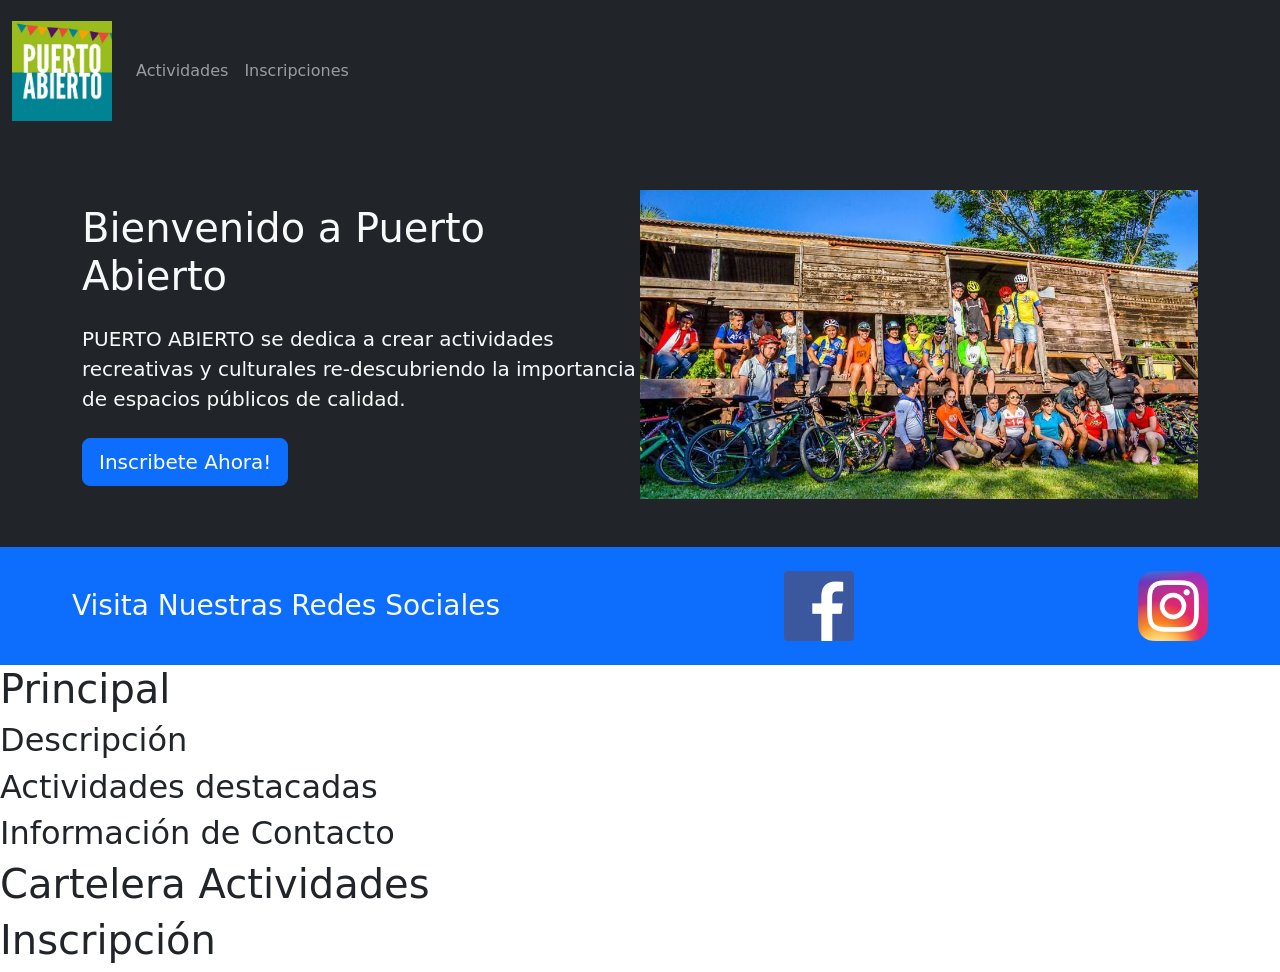
==== index.html @ cb34eb08 "seccion redes sociales" ====
<!DOCTYPE html>
<html lang="en">
<head>
    <meta charset="UTF-8">
    <meta name="viewport" content="width=device-width, initial-scale=1.0">

    <link rel="stylesheet" href="css/bootstrap.css">
    <link rel="stylesheet" href="css/estilos.css">
    <title>Certamen 1</title>

</head>
<body>

<!-- página principal -->
<!-- Debe presentar información general sobre el Centro Cultural Puerto Abierto y su propósito. La página deberá incluir:
- Identificación del Centro Cultural
- Breve descripción de la organización
- Una sección de bienvenida visualmente destacada
- Una selección de actividades destacadas
- Al menos una llamada a la acción que permita acceder a la cartelera de actividades
- Información de contacto o ubicación del Centro Cultural -->


<nav class="navbar navbar-expand-md bg-dark navbar-dark py-3">
    <div class="container-fluid">
        <a href="#" class="navbar-brand">
            <img src="img/Logo puerto abierto.jpg" alt="" width="100" height="100">
        </a>

        <button 
        class="navbar-toggler" 
        type="button" 
        data-bs-toggle="collapse" 
        data-bs-target="#navmenu">

        <span class="navbar-toggler-icon"></span>
    
        </button>

        <div class="collapse navbar-collapse" id="navmenu">
            <ul class="navbar-nav ms-right">
                <li class="nav-item">
                    <a href="#actividades" class="nav-link">Actividades</a>
                </li>
                <li class="nav-item">
                    <a href="#inscripciones" class="nav-link">Inscripciones</a>
                </li>
            </ul>
        </div>
    </div>
</nav>

<section class="bg-dark text-light p-5 p-lg-5 pt-lg-5 text-center text-sm-start">
    <div class="container">
        <div class="d-sm-flex align-items-center justify-content-between">
            <div >
                <h1>Bienvenido a Puerto Abierto</h1>
                <!-- <span class="text-warning">asdf</span> -->
                <p class="lead my-4">
                <b>PUERTO ABIERTO</b> se dedica a crear actividades recreativas y culturales re-descubriendo la importancia de espacios públicos de calidad.
                </p>
            <button class="btn btn-primary btn-lg">Inscribete Ahora!</button>
            </div>
            <img src="img/paseo por las vias del tren.jpg" alt="" class="img-fluid w-50 d-none d-sm-block">

        </div>
    </div>
</section>


<section class="bg-primary text-light p-4">
    <div class="container-flex px-5">
        <div class="d-md-flex justify-content-between align-items-center">
            <h3 class="mb-3 mb-md-0">Visita Nuestras Redes Sociales</h3>
            

            <a href="https://facebook.com">
                <img src="img/facebook.png" alt="" class="img-fluid" width="70px">
            </a>
            <a href="https://instagram.com">
                <img src="img/Instagram.png" alt="" class="img-fluid" width="70px">
            </a>
        </div>

    </div>
</section>


<h1>Principal</h1>




<h2>Descripción</h2>

<h2>Actividades destacadas</h2>





<h2>Información de Contacto</h2>

<!-- 1.2. Cartelera de Actividades
Debe presentar las actividades ofrecidas por el Centro Cultural utilizando una galería construida mediante el sistema
de grilla y componentes de Bootstrap. Se deberán presentar al menos seis actividades. Cada actividad deberá incluir
como mínimo: imagen, nombre de la actividad, categoría, fecha, breve descripción.
La cartelera deberá presentar una distribución que se adapte adecuadamente a diferentes tamaños de pantalla.
Las actividades y sus contenidos pueden ser ficticios, pero deberán ser coherentes con el contexto planteado. -->


<!-- 1.3. Inscripción a Actividades
Debe incluir un formulario mediante el cual una persona pueda registrar su interés en participar de una actividad.
El formulario deberá solicitar:
- Nombre completo
- Correo electrónico
- Teléfono
- Actividad de interés (Lista de actividades publicadas)
- Edad
- Comentarios adicionales
- Aceptación de las condiciones de participación 

Definirse como obligatorios con html

-->

<!-- Estructura
header, nav, main, section, footer u otros elementos HTML
cuando corresponda. -->

<h1>Cartelera Actividades</h1>






<h1>Inscripción</h1>



<script src="https://cdn.jsdelivr.net/npm/@popperjs/core@2.11.8/dist/umd/popper.min.js" integrity="sha384-I7E8VVD/ismYTF4hNIPjVp/Zjvgyol6VFvRkX/vR+Vc4jQkC+hVqc2pM8ODewa9r" crossorigin="anonymous"></script>
<script src="https://cdn.jsdelivr.net/npm/bootstrap@5.3.8/dist/js/bootstrap.min.js" integrity="sha384-G/EV+4j2dNv+tEPo3++6LCgdCROaejBqfUeNjuKAiuXbjrxilcCdDz6ZAVfHWe1Y" crossorigin="anonymous"></script>
    
</body>
</html>
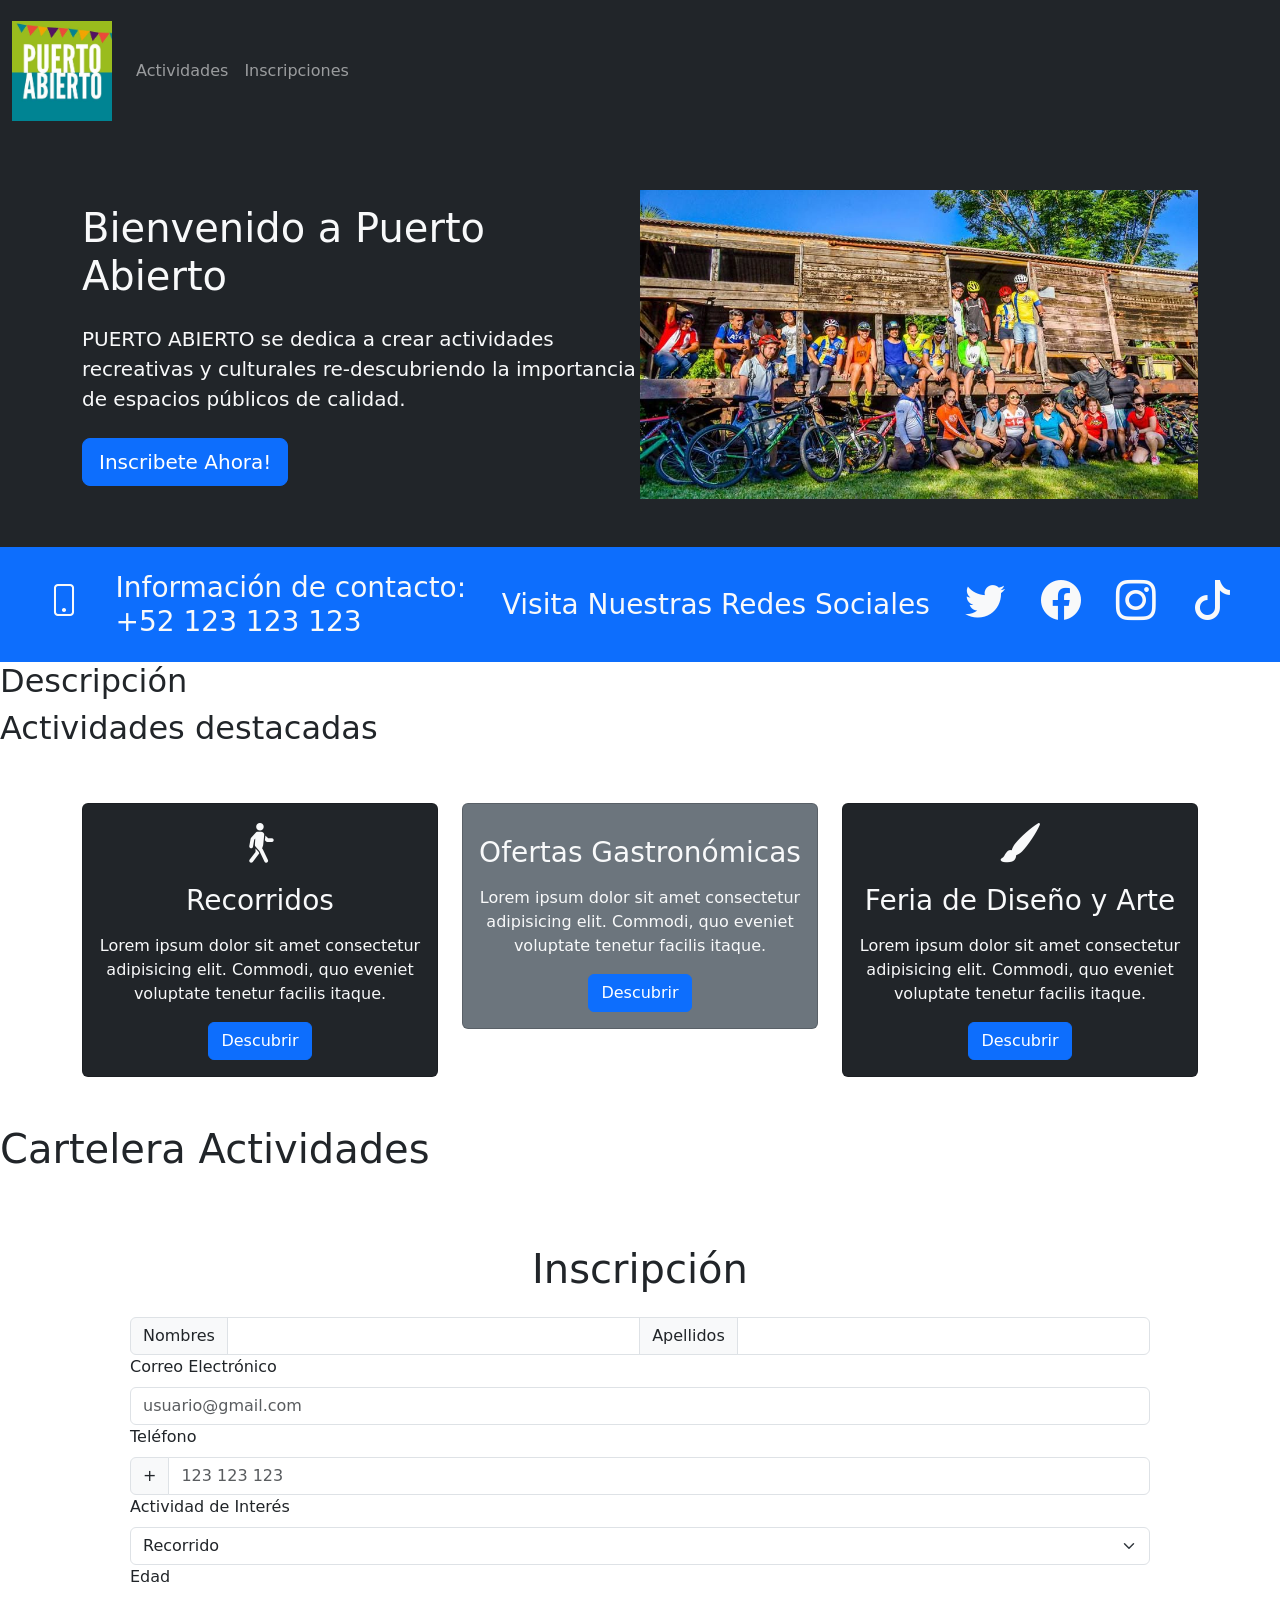
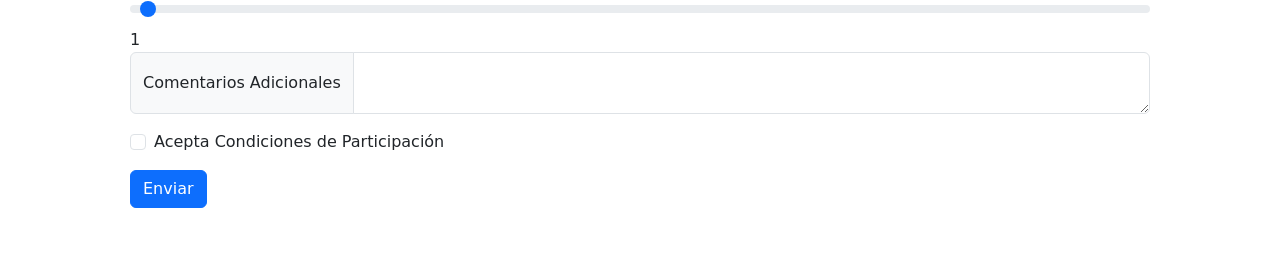
==== commit 2a3f2eae: "Actividades destacadas e inscripcion" ====
--- a/index.html
+++ b/index.html
@@ -6,6 +6,7 @@
 
     <link rel="stylesheet" href="css/bootstrap.css">
     <link rel="stylesheet" href="css/estilos.css">
+    <link rel="stylesheet" href="https://cdn.jsdelivr.net/npm/bootstrap-icons@1.13.1/font/bootstrap-icons.min.css">
     <title>Certamen 1</title>
 
 </head>
@@ -32,9 +33,7 @@
         type="button" 
         data-bs-toggle="collapse" 
         data-bs-target="#navmenu">
-
         <span class="navbar-toggler-icon"></span>
-    
         </button>
 
         <div class="collapse navbar-collapse" id="navmenu">
@@ -69,37 +68,116 @@
 
 
 <section class="bg-primary text-light p-4">
-    <div class="container-flex px-5">
+    <div class="container-flex px-4">
         <div class="d-md-flex justify-content-between align-items-center">
+            <div class="h2">
+            <i class="bi bi-phone text-light"></i>
+            </div>
+            <h3 class="mb-3 mb-md-0">Información de contacto: <br> +52 123 123 123</h3>
             <h3 class="mb-3 mb-md-0">Visita Nuestras Redes Sociales</h3>
             
 
-            <a href="https://facebook.com">
-                <img src="img/facebook.png" alt="" class="img-fluid" width="70px">
-            </a>
-            <a href="https://instagram.com">
-                <img src="img/Instagram.png" alt="" class="img-fluid" width="70px">
-            </a>
-        </div>
-
+
+            <a href="https://twitter.com" class="icon-link">
+                <div class="h1">
+                <i class="bi bi-twitter text-light"></i>
+                </div>
+            </a>
+
+            <a href="https://facebook.com" class="icon-link">
+                <div class="h1">
+                <i class="bi bi-facebook text-light"></i>
+                </div>
+            </a>
+
+            <a href="https://instagram.com" class="icon-link">
+                <div class="h1">
+                <i class="bi bi-instagram text-light"></i>
+                </div>
+            </a>
+
+            <a href="https://tiktok.com" class="icon-link">
+                <div class="h1">
+                <i class="bi bi-tiktok text-light"></i>
+                </div>
+            </a>
+
+        </div>
     </div>
 </section>
 
 
-<h1>Principal</h1>
+
 
 
 
 
 <h2>Descripción</h2>
 
-<h2>Actividades destacadas</h2>
-
-
-
-
-
-<h2>Información de Contacto</h2>
+<h2 id="actividades">Actividades destacadas</h2>
+
+<section class="p-5">
+    <div class="container">
+        <div class="row text-center">
+            <div class="col-md">
+                <div class="card bg-dark text-light">
+                    <div class="card-body text-center">
+                        <div class="h1 mb-3">
+                        <i class="bi bi-person-walking"></i>
+                        </div>
+                        <h3 class="card-title mb-3">
+                            Recorridos
+                        </h3>
+                        <p class="card-text">
+                            Lorem ipsum dolor sit amet consectetur adipisicing elit. Commodi, quo eveniet voluptate tenetur facilis itaque.
+                        </p>
+                        <a href="" class="btn btn-primary">Descubrir</a>
+                    </div>
+                </div>
+            </div>
+
+            <div class="col-md">
+                <div class="card bg-secondary text-light">
+                    <div class="card-body text-center">
+                        <div class="h1 mb-3">
+                        <i class="bi bi-fork-knife"></i>
+                        </div>
+                        <h3 class="card-title mb-3">
+                            Ofertas Gastronómicas
+                        </h3>
+                        <p class="card-text">
+                            Lorem ipsum dolor sit amet consectetur adipisicing elit. Commodi, quo eveniet voluptate tenetur facilis itaque.
+                        </p>
+                        <a href="" class="btn btn-primary">Descubrir</a>
+                    </div>
+                </div>
+
+            
+            </div>
+            <div class="col-md">
+                <div class="card bg-dark text-light">
+                    <div class="card-body text-center">
+                        <div class="h1 mb-3">
+                        <i class="bi bi-brush-fill"></i>
+                        </div>
+                        <h3 class="card-title mb-3">
+                            Feria de Diseño y Arte
+                        </h3>
+                        <p class="card-text">
+                            Lorem ipsum dolor sit amet consectetur adipisicing elit. Commodi, quo eveniet voluptate tenetur facilis itaque.
+                        </p>
+                        <a href="" class="btn btn-primary">Descubrir</a>
+                    </div>
+                </div>
+
+            </div>
+        </div>
+    </div>
+</section>
+
+
+
+
 
 <!-- 1.2. Cartelera de Actividades
 Debe presentar las actividades ofrecidas por el Centro Cultural utilizando una galería construida mediante el sistema
@@ -135,7 +213,82 @@
 
 
 
-<h1>Inscripción</h1>
+
+<div class="container justify-content-between align-items-center py-5">
+    <h1 id="inscripcion" class="text-center py-3">Inscripción</h1> 
+    <form class="mx-5">
+    <div class="mb-3">
+        <div class="input-group">
+        <span class="input-group-text">Nombres</span>
+        <input type="text" aria-label="nombre" class="form-control">
+        <span class="input-group-text">Apellidos</span>
+        <input type="text" aria-label="apellido" class="form-control">
+        </div>
+
+        <label for="exampleInputEmail1" class="form-label">Correo Electrónico</label>
+        <input type="email" class="form-control"  aria-describedby="email" placeholder="usuario@gmail.com">
+
+        <label for="exampleInputEmail1" class="form-label">Teléfono</label>
+
+        <div class="input-group">
+        <span class="input-group-text">+</span>
+        <input type="text" aria-label="telefono" class="form-control" placeholder="123 123 123">
+        </div>
+
+
+        <label for="exampleInputEmail1" class="form-label">Actividad de Interés</label>
+        <select class="form-select">
+            <option value="1">Recorrido</option>
+            <option value="2">Gastronómicas</option>
+            <option value="3">Arte</option>
+        </select>
+
+        <label for="exampleInputEmail1" class="form-label">Edad</label>
+
+        <input type="range" class="form-range" min="0" max="100" value="1" id="rango-edad">
+        <output for="range4" id="rangeValue" aria-hidden="true"></output>
+
+        <script>
+        // This is an example script, please modify as needed
+        const rangeInput = document.getElementById('rango-edad');
+        const rangeOutput = document.getElementById('rangeValue');
+
+        // Set initial value
+        rangeOutput.textContent = rangeInput.value;
+
+        rangeInput.addEventListener('input', function() {
+            rangeOutput.textContent = this.value;
+        });
+        </script>
+
+
+        <div class="input-group">
+        <span class="input-group-text">Comentarios Adicionales</span>
+        <textarea class="form-control" aria-label="With textarea"></textarea>
+        </div>
+
+    </div>
+
+    <div class="mb-3 form-check">
+        <input type="checkbox" class="form-check-input" id="exampleCheck1">
+        <label class="form-check-label" for="exampleCheck1">Acepta Condiciones de Participación</label>
+    </div>
+
+    <button type="submit" class="btn btn-primary">Enviar</button>
+    </form>
+</div>
+
+
+
+
+
+
+
+
+
+
+
+
 
 
 
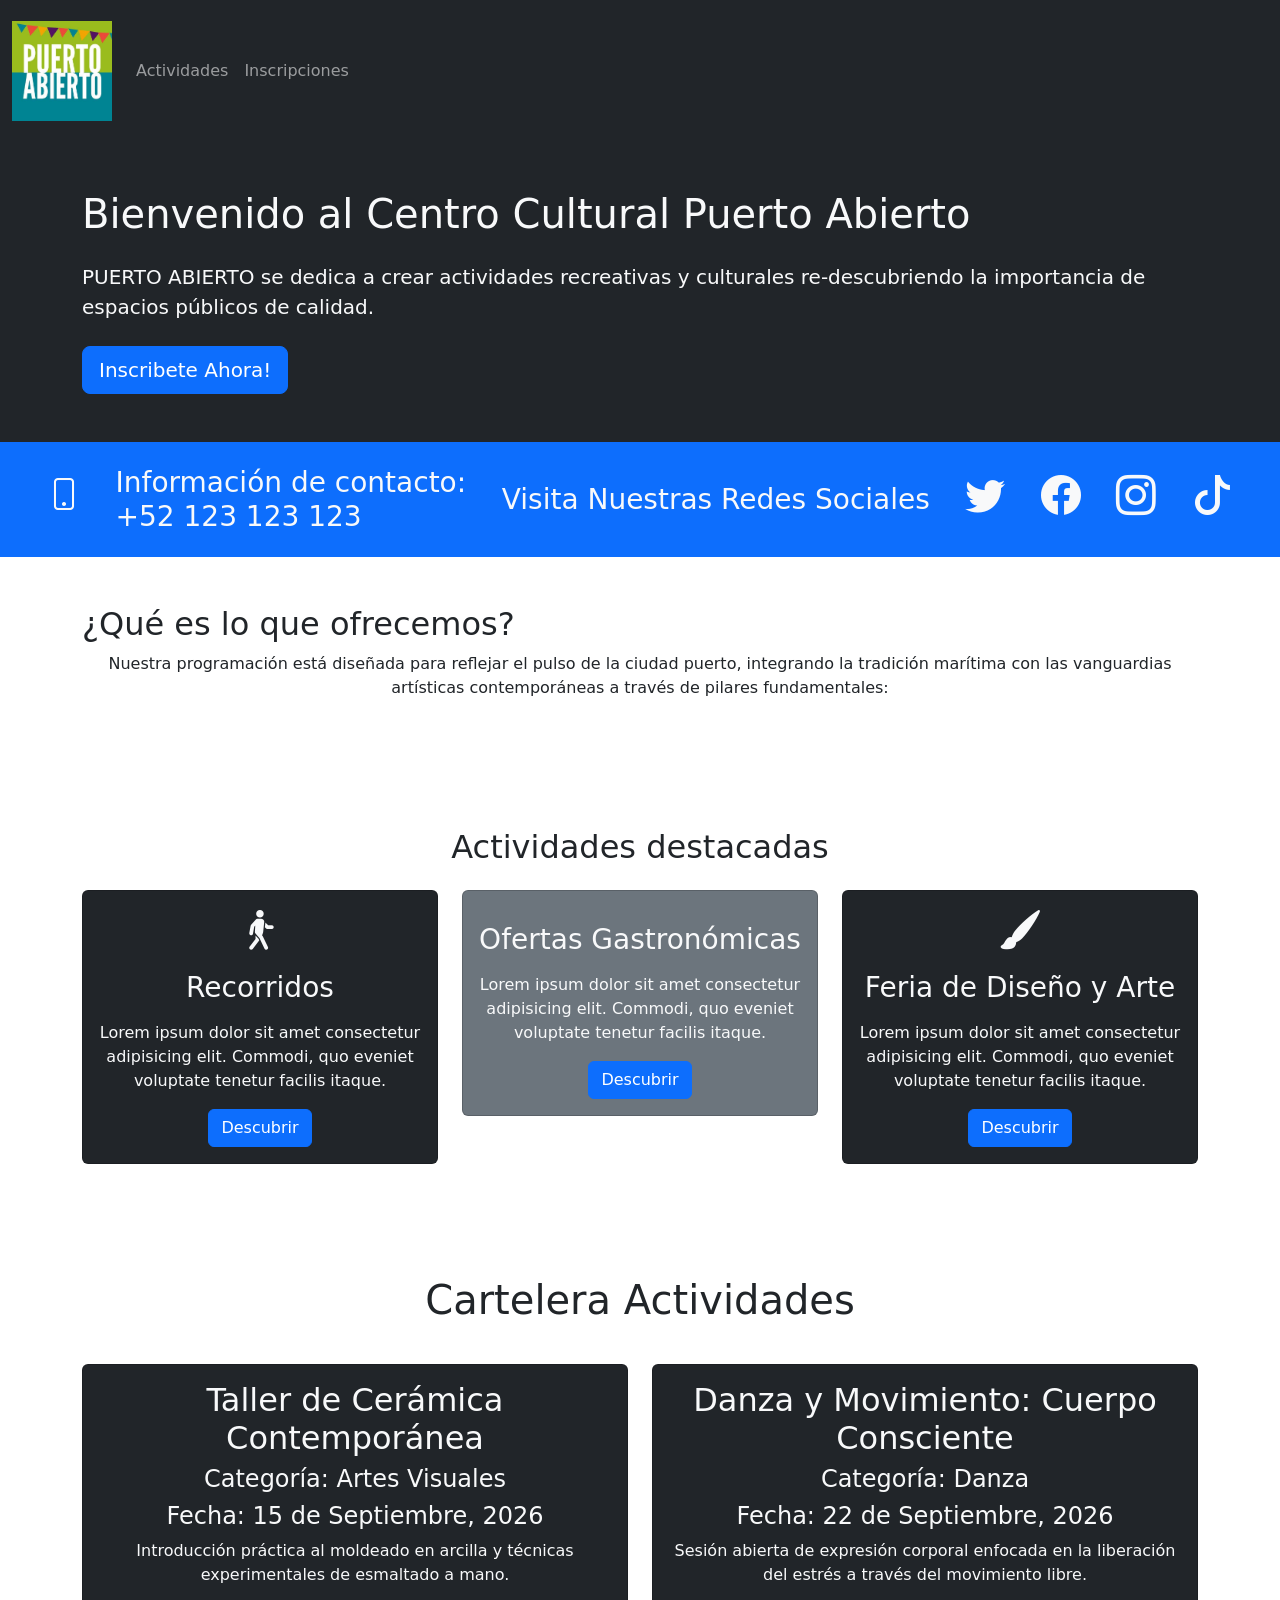
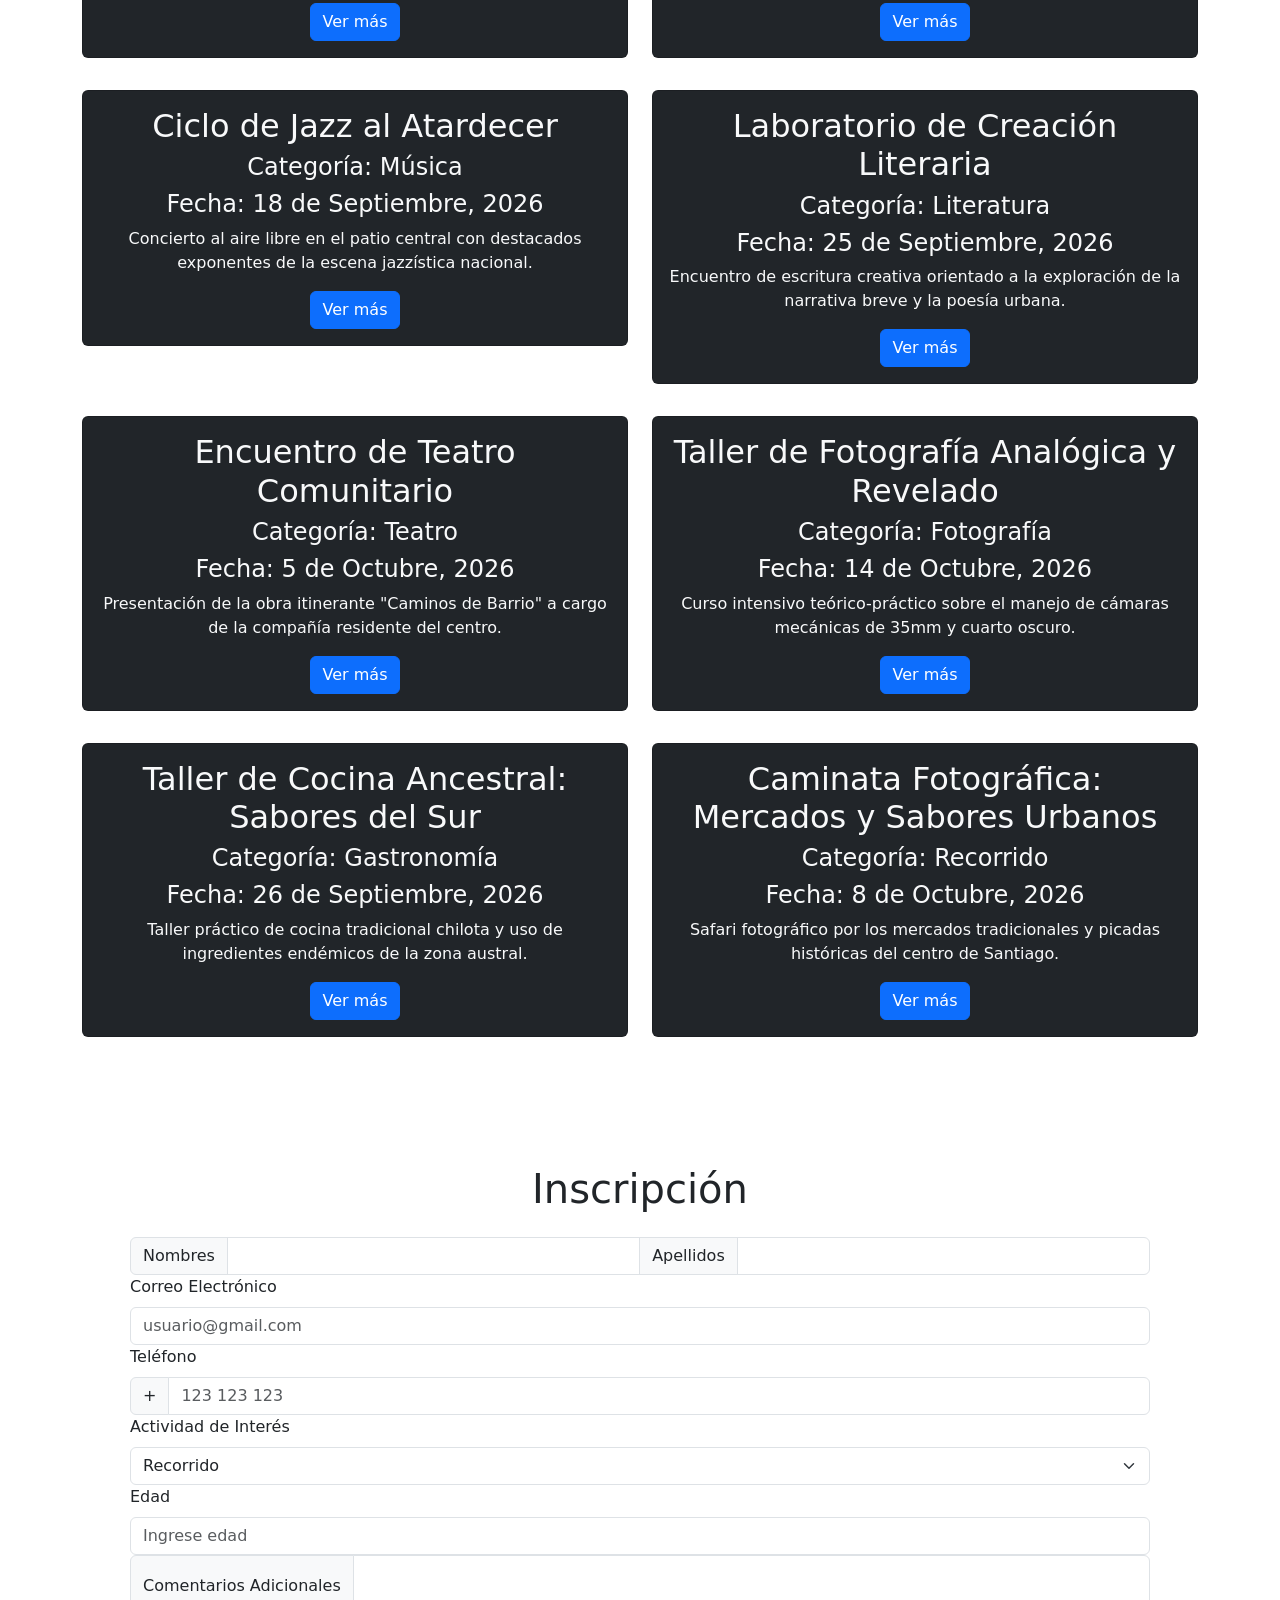
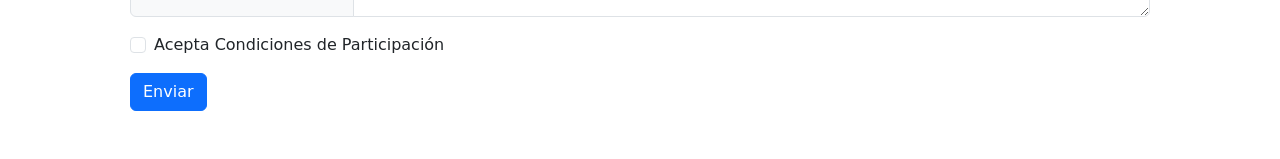
==== commit 3318b082: "Cartelera Actividades - descripciones" ====
--- a/index.html
+++ b/index.html
@@ -53,14 +53,14 @@
     <div class="container">
         <div class="d-sm-flex align-items-center justify-content-between">
             <div >
-                <h1>Bienvenido a Puerto Abierto</h1>
+                <h1>Bienvenido al Centro Cultural Puerto Abierto</h1>
                 <!-- <span class="text-warning">asdf</span> -->
                 <p class="lead my-4">
                 <b>PUERTO ABIERTO</b> se dedica a crear actividades recreativas y culturales re-descubriendo la importancia de espacios públicos de calidad.
                 </p>
             <button class="btn btn-primary btn-lg">Inscribete Ahora!</button>
             </div>
-            <img src="img/paseo por las vias del tren.jpg" alt="" class="img-fluid w-50 d-none d-sm-block">
+            <!-- <img src="img/paseo por las vias del tren.jpg" alt="" class="img-fluid w-50 d-none d-sm-block"> -->
 
         </div>
     </div>
@@ -111,13 +111,27 @@
 
 
 
-
-<h2>Descripción</h2>
-
-<h2 id="actividades">Actividades destacadas</h2>
+<section class="py-5">
+    <div class="container">
+        <h2>¿Qué es lo que ofrecemos?</h2>
+
+        <p class="text-center">
+        Nuestra programación está diseñada para reflejar el pulso de la ciudad puerto, integrando la tradición marítima con las vanguardias artísticas contemporáneas a través de pilares fundamentales:
+        </p>
+
+    </div>
+</section>
+
+
+
+
+
 
 <section class="p-5">
+
     <div class="container">
+        <h2 id="actividades" class="text-center py-3">Actividades destacadas</h2>
+
         <div class="row text-center">
             <div class="col-md">
                 <div class="card bg-dark text-light">
@@ -186,6 +200,137 @@
 La cartelera deberá presentar una distribución que se adapte adecuadamente a diferentes tamaños de pantalla.
 Las actividades y sus contenidos pueden ser ficticios, pero deberán ser coherentes con el contexto planteado. -->
 
+<section class="p-5">
+
+    <div class="container justify-content-between text-center  ">
+        <h1 class="text-center py-3">Cartelera Actividades</h1>
+
+        <div class="row py-3">
+            <div class="col">
+                <div class="card bg-dark text-light">
+                    <div class="card-body text-center">
+                        <h2>Taller de Cerámica Contemporánea</h2>
+                        <!-- imagen -->
+                        <h4>Categoría: Artes Visuales</h4>
+                        <h4>Fecha: 15 de Septiembre, 2026</h4>
+                        <p>Introducción práctica al moldeado en arcilla y técnicas experimentales de esmaltado a mano.</p>
+                        <a href="" class="button btn btn-primary">Ver más</a>
+                    </div>
+                </div>
+            </div>
+            <div class="col">
+                <div class="card bg-dark text-light">
+                    
+                    <div class="card-body text-center">
+                        <h2>Danza y Movimiento: Cuerpo Consciente</h2>
+                        
+                        <h4>Categoría: Danza</h4>
+                        <h4>Fecha: 22 de Septiembre, 2026</h4>
+                        <p>Sesión abierta de expresión corporal enfocada en la liberación del estrés a través del movimiento libre.</p>
+                        <a href="" class="button btn btn-primary">Ver más</a>
+                    </div>
+                </div>
+
+            </div>
+        </div>
+
+
+        <div class="row py-3">
+            <div class="col">
+                <div class="card bg-dark text-light">
+                    <div class="card-body text-center">
+                        <h2>Ciclo de Jazz al Atardecer</h2>
+                        <!-- imagen -->
+                        <h4>Categoría: Música</h4>
+                        <h4>Fecha: 18 de Septiembre, 2026</h4>
+                        <p>Concierto al aire libre en el patio central con destacados exponentes de la escena jazzística nacional.</p>
+                        <a href="" class="button btn btn-primary">Ver más</a>
+                    </div>
+                </div>
+            </div>
+            <div class="col">
+                <div class="card bg-dark text-light">
+                    
+                    <div class="card-body text-center">
+                        <h2>Laboratorio de Creación Literaria</h2>
+                        <!-- imagen -->
+                        <h4>Categoría: Literatura</h4>
+                        <h4>Fecha: 25 de Septiembre, 2026</h4>
+                        <p>Encuentro de escritura creativa orientado a la exploración de la narrativa breve y la poesía urbana.</p>
+                        <a href="" class="button btn btn-primary">Ver más</a>
+                    </div>
+                </div>
+
+            </div>
+        </div>
+
+
+
+        <div class="row py-3">
+            <div class="col">
+                <div class="card bg-dark text-light">
+                    <div class="card-body text-center">
+                        <h2>Encuentro de Teatro Comunitario</h2>
+                        <!-- imagen -->
+                        <h4>Categoría: Teatro</h4>
+                        <h4>Fecha: 5 de Octubre, 2026</h4>
+                        <p>Presentación de la obra itinerante "Caminos de Barrio" a cargo de la compañía residente del centro.</p>
+                        <a href="" class="button btn btn-primary">Ver más</a>
+                    </div>
+                </div>
+            </div>
+            <div class="col">
+                <div class="card bg-dark text-light">
+                    
+                    <div class="card-body text-center">
+                        <h2>Taller de Fotografía Analógica y Revelado</h2>
+                        
+                        <h4>Categoría: Fotografía</h4>
+                        <h4>Fecha: 14 de Octubre, 2026</h4>
+                        <p>Curso intensivo teórico-práctico sobre el manejo de cámaras mecánicas de 35mm y cuarto oscuro.</p>
+                        <a href="" class="button btn btn-primary">Ver más</a>
+                    </div>
+                </div>
+
+            </div>
+        </div>
+
+
+        <div class="row py-3">
+            <div class="col">
+                <div class="card bg-dark text-light">
+                    <div class="card-body text-center">
+                        <h2>Taller de Cocina Ancestral: Sabores del Sur</h2>
+                        <!-- imagen -->
+                        <h4>Categoría: Gastronomía</h4>
+                        <h4>Fecha: 26 de Septiembre, 2026</h4>
+                        <p>Taller práctico de cocina tradicional chilota y uso de ingredientes endémicos de la zona austral.</p>
+                        <a href="" class="button btn btn-primary">Ver más</a>
+                    </div>
+                </div>
+            </div>
+            <div class="col">
+                <div class="card bg-dark text-light">
+                    
+                    <div class="card-body text-center">
+                        <h2>Caminata Fotográfica: Mercados y Sabores Urbanos</h2>
+                        
+                        <h4>Categoría: Recorrido</h4>
+                        <h4>Fecha: 8 de Octubre, 2026</h4>
+                        <p>Safari fotográfico por los mercados tradicionales y picadas históricas del centro de Santiago.</p>
+                        <a href="" class="button btn btn-primary">Ver más</a>
+                    </div>
+                </div>
+
+            </div>
+        </div>
+
+
+    </div>
+
+</section>
+
+
 
 <!-- 1.3. Inscripción a Actividades
 Debe incluir un formulario mediante el cual una persona pueda registrar su interés en participar de una actividad.
@@ -199,23 +344,21 @@
 - Aceptación de las condiciones de participación 
 
 Definirse como obligatorios con html
-
 -->
 
 <!-- Estructura
 header, nav, main, section, footer u otros elementos HTML
 cuando corresponda. -->
 
-<h1>Cartelera Actividades</h1>
-
-
-
-
-
-
+
+
+
+
+<!-- Inscripción -->
 
 <div class="container justify-content-between align-items-center py-5">
     <h1 id="inscripcion" class="text-center py-3">Inscripción</h1> 
+
     <form class="mx-5">
     <div class="mb-3">
         <div class="input-group">
@@ -243,23 +386,8 @@
             <option value="3">Arte</option>
         </select>
 
-        <label for="exampleInputEmail1" class="form-label">Edad</label>
-
-        <input type="range" class="form-range" min="0" max="100" value="1" id="rango-edad">
-        <output for="range4" id="rangeValue" aria-hidden="true"></output>
-
-        <script>
-        // This is an example script, please modify as needed
-        const rangeInput = document.getElementById('rango-edad');
-        const rangeOutput = document.getElementById('rangeValue');
-
-        // Set initial value
-        rangeOutput.textContent = rangeInput.value;
-
-        rangeInput.addEventListener('input', function() {
-            rangeOutput.textContent = this.value;
-        });
-        </script>
+        <label for="inputEdad" class="form-label">Edad</label>
+        <input type="number" id="ageInput" class="form-control" min="0" max="120" placeholder="Ingrese edad">
 
 
         <div class="input-group">
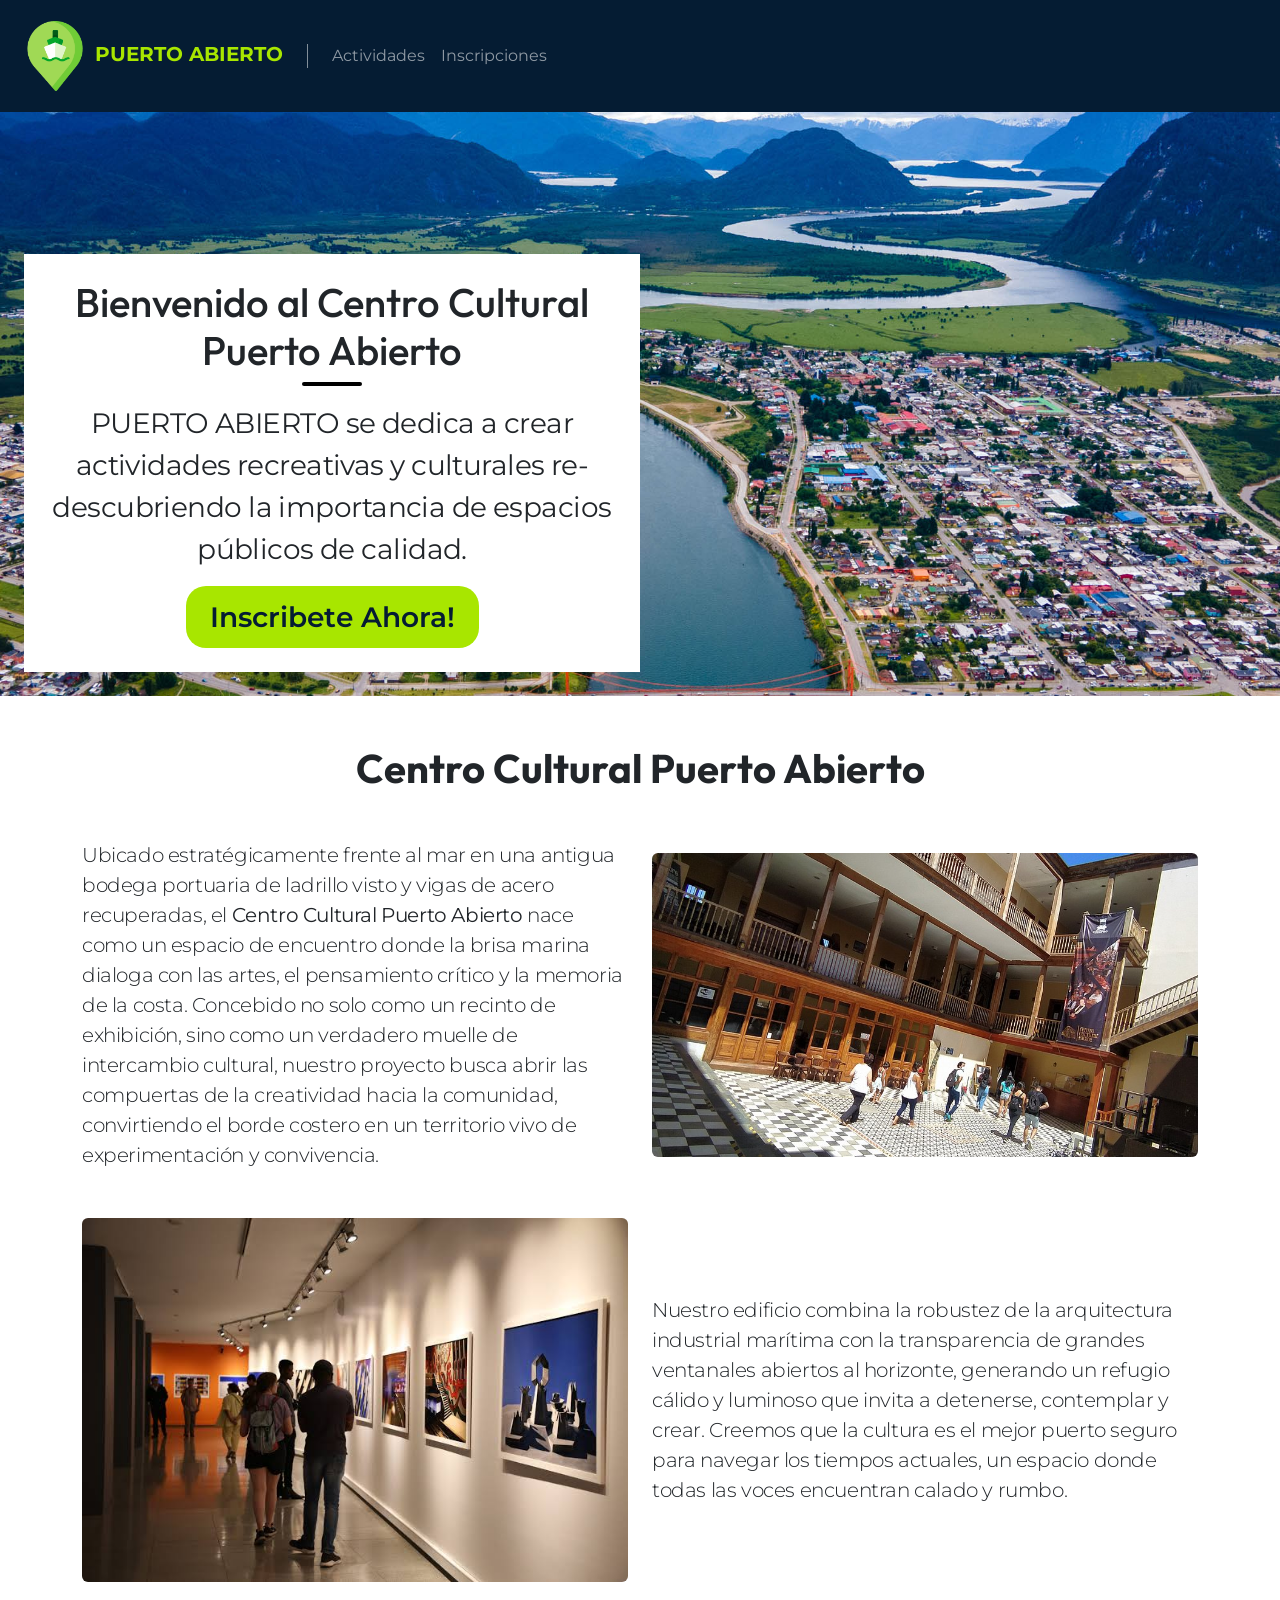
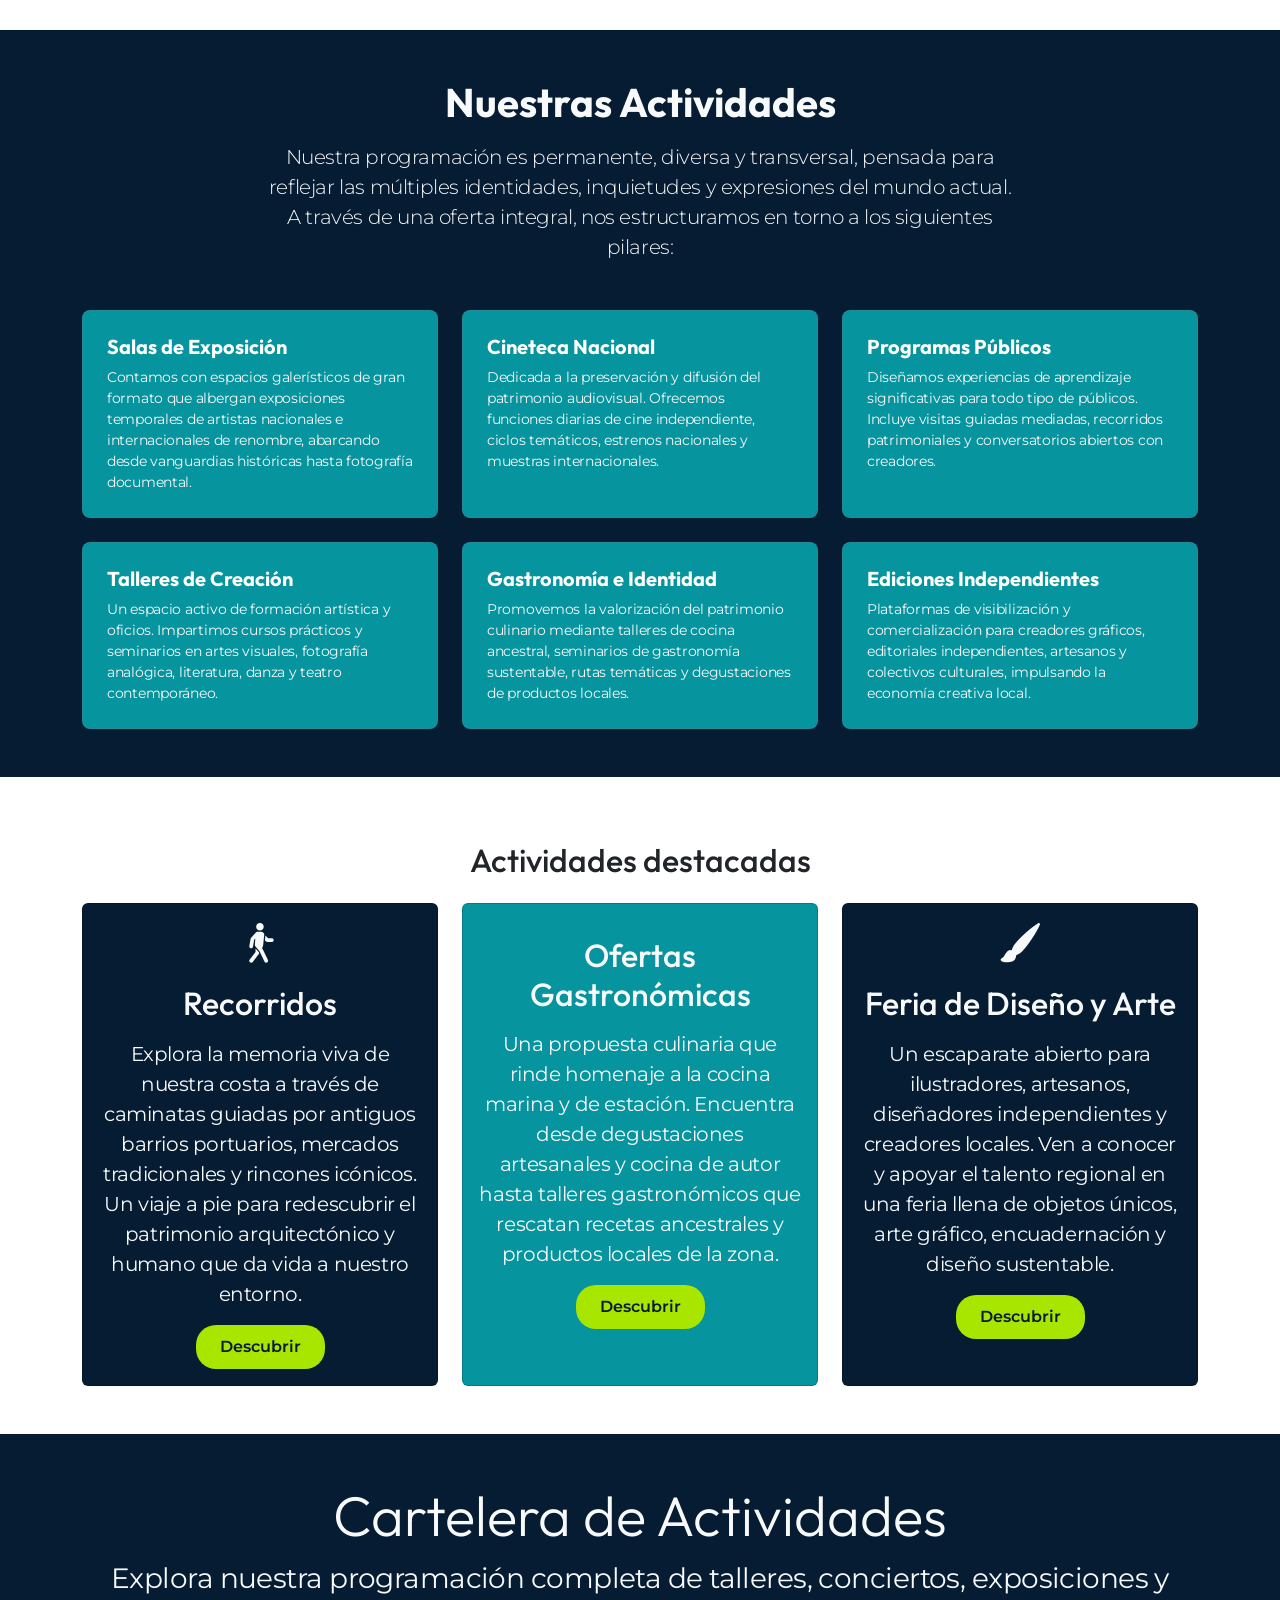
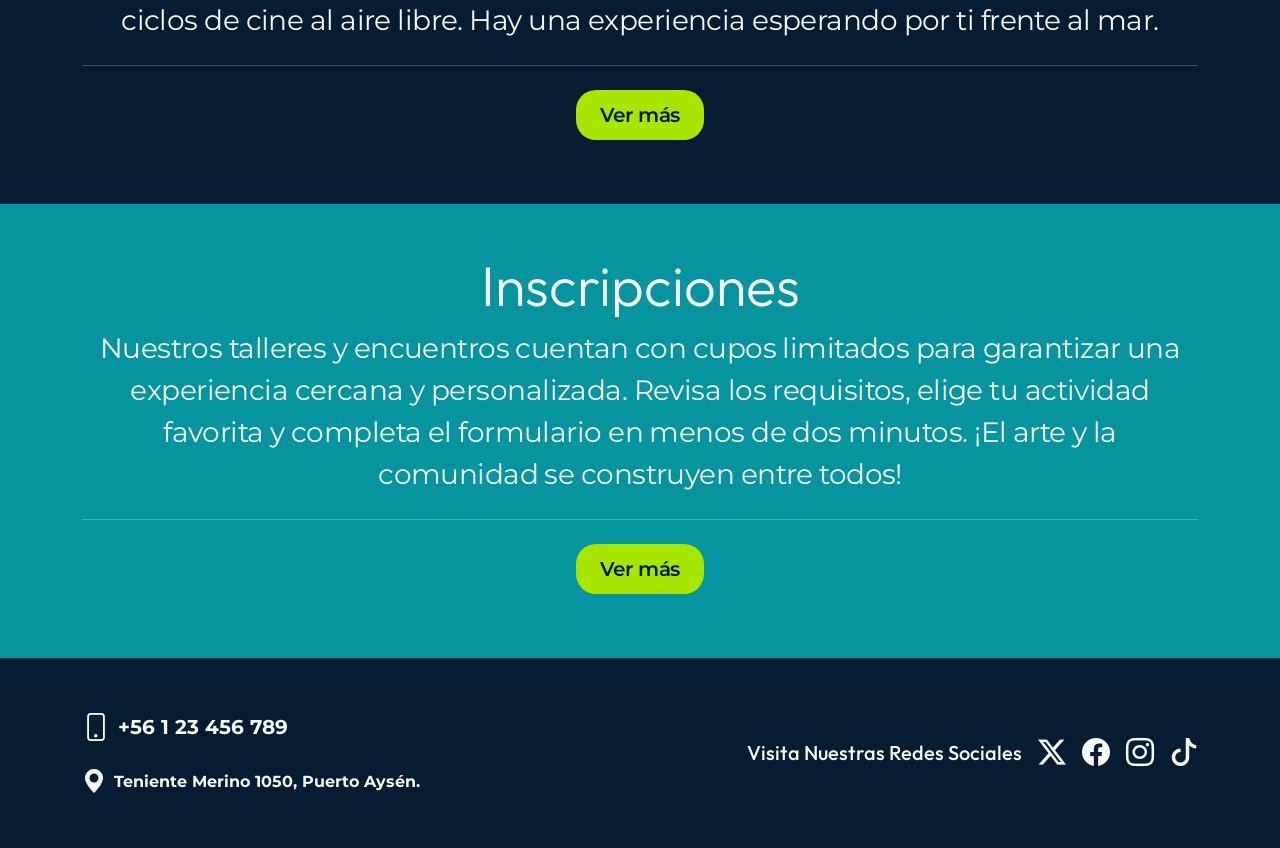
==== commit 37fc9730: "README actualizado y renombrar pagina principal a index.html" ====
--- a/index.html
+++ b/index.html
@@ -7,143 +7,186 @@
     <link rel="stylesheet" href="css/bootstrap.css">
     <link rel="stylesheet" href="css/estilos.css">
     <link rel="stylesheet" href="https://cdn.jsdelivr.net/npm/bootstrap-icons@1.13.1/font/bootstrap-icons.min.css">
-    <title>Certamen 1</title>
+
+    <link rel="preconnect" href="https://fonts.googleapis.com">
+    <link rel="preconnect" href="https://fonts.gstatic.com" crossorigin>
+    <link href="https://fonts.googleapis.com/css2?family=Montserrat:wght@400;500;600&family=Playfair+Display:wght@600;700;800&display=swap" rel="stylesheet">
+    <link href="https://fonts.googleapis.com/css2?family=Outfit:wght@600;700;800&family=Roboto:wght@400;500;700&display=swap" rel="stylesheet">
+
+    <title>Centro Cultural Puerto Abierto</title>
 
 </head>
 <body>
 
-<!-- página principal -->
-<!-- Debe presentar información general sobre el Centro Cultural Puerto Abierto y su propósito. La página deberá incluir:
-- Identificación del Centro Cultural
-- Breve descripción de la organización
-- Una sección de bienvenida visualmente destacada
-- Una selección de actividades destacadas
-- Al menos una llamada a la acción que permita acceder a la cartelera de actividades
-- Información de contacto o ubicación del Centro Cultural -->
-
-
-<nav class="navbar navbar-expand-md bg-dark navbar-dark py-3">
-    <div class="container-fluid">
-        <a href="#" class="navbar-brand">
-            <img src="img/Logo puerto abierto.jpg" alt="" width="100" height="100">
+
+<nav class="navbar navbar-expand-md bg-dark navbar-dark py-2 fixed-top">
+    <div class="container-fluid align-items-center">
+
+        <a href="principal.html" class="navbar-brand align-items-center m-2 ">
+            <img src="img/puerto.png" class="logo"> 
+
+            <span class="fs-5 fs-md-4 fw-bold text-start lh-1" style="color: #A8E600;">
+                PUERTO ABIERTO
+            </span>
         </a>
 
-        <button 
-        class="navbar-toggler" 
-        type="button" 
-        data-bs-toggle="collapse" 
-        data-bs-target="#navmenu">
-        <span class="navbar-toggler-icon"></span>
+        <div class="vr d-none d-md-block mx-3 text-white opacity-50 align-self-center" style="height: 24px;"></div>
+
+        <button class="navbar-toggler " type="button" data-bs-toggle="collapse" data-bs-target="#navmenu">
+            <span class="navbar-toggler-icon"></span>
         </button>
 
         <div class="collapse navbar-collapse" id="navmenu">
-            <ul class="navbar-nav ms-right">
+            <ul class="navbar-nav align-items-md-center pt-4 pt-md-0 ">
                 <li class="nav-item">
-                    <a href="#actividades" class="nav-link">Actividades</a>
+                    <a href="cartelera.html" class="nav-link">Actividades</a>
                 </li>
                 <li class="nav-item">
-                    <a href="#inscripciones" class="nav-link">Inscripciones</a>
+                    <a href="inscripcion.html" class="nav-link">Inscripciones</a>
                 </li>
             </ul>
         </div>
+
     </div>
 </nav>
 
-<section class="bg-dark text-light p-5 p-lg-5 pt-lg-5 text-center text-sm-start">
-    <div class="container">
-        <div class="d-sm-flex align-items-center justify-content-between">
-            <div >
+<!-- Seccion espacio entre navbar -->
+<section class="bg-dark p-5 g-5"></section>
+
+<header>
+    <div class="card border-0 rounded-0 overflow-hidden text-dark position-relative">
+        <img src="img/puerto_aysen.jpg" class="card-img rounded-0 object-fit-cover vh-60" height="600px" >
+
+        <div class="card-img-overlay d-flex align-items-end p-4">
+            <div class="bg-white p-4 col-12 col-md-5 col-lg-6 text-center">
                 <h1>Bienvenido al Centro Cultural Puerto Abierto</h1>
-                <!-- <span class="text-warning">asdf</span> -->
-                <p class="lead my-4">
-                <b>PUERTO ABIERTO</b> se dedica a crear actividades recreativas y culturales re-descubriendo la importancia de espacios públicos de calidad.
+                <div class="bg-black mx-auto" style="width: 60px; height: 4px; border-radius: 2px;"></div>
+                <p class="my-3 fs-3">
+                PUERTO ABIERTO se dedica a crear actividades recreativas y culturales re-descubriendo la importancia de espacios públicos de calidad.
                 </p>
-            <button class="btn btn-primary btn-lg">Inscribete Ahora!</button>
-            </div>
-            <!-- <img src="img/paseo por las vias del tren.jpg" alt="" class="img-fluid w-50 d-none d-sm-block"> -->
-
-        </div>
-    </div>
-</section>
-
-
-<section class="bg-primary text-light p-4">
-    <div class="container-flex px-4">
-        <div class="d-md-flex justify-content-between align-items-center">
-            <div class="h2">
-            <i class="bi bi-phone text-light"></i>
-            </div>
-            <h3 class="mb-3 mb-md-0">Información de contacto: <br> +52 123 123 123</h3>
-            <h3 class="mb-3 mb-md-0">Visita Nuestras Redes Sociales</h3>
-            
-
-
-            <a href="https://twitter.com" class="icon-link">
-                <div class="h1">
-                <i class="bi bi-twitter text-light"></i>
-                </div>
-            </a>
-
-            <a href="https://facebook.com" class="icon-link">
-                <div class="h1">
-                <i class="bi bi-facebook text-light"></i>
-                </div>
-            </a>
-
-            <a href="https://instagram.com" class="icon-link">
-                <div class="h1">
-                <i class="bi bi-instagram text-light"></i>
-                </div>
-            </a>
-
-            <a href="https://tiktok.com" class="icon-link">
-                <div class="h1">
-                <i class="bi bi-tiktok text-light"></i>
-                </div>
-            </a>
-
-        </div>
-    </div>
-</section>
-
-
-
-
-
-
+                <button class="btn btn-primary btn-lg center fs-3">Inscribete Ahora!</button>
+            </div>
+        </div>
+    </div>
+</header>
+
+
+<!-- Centro cultural -->
 <section class="py-5">
     <div class="container">
-        <h2>¿Qué es lo que ofrecemos?</h2>
-
-        <p class="text-center">
-        Nuestra programación está diseñada para reflejar el pulso de la ciudad puerto, integrando la tradición marítima con las vanguardias artísticas contemporáneas a través de pilares fundamentales:
+
+        <h1 class="text-center fw-bold mb-4 mb-md-5">Centro Cultural Puerto Abierto</h1>
+        
+        <div class="row gy-4 align-items-center mb-5">
+            <div class="col-12 col-lg-6">
+                <p class="lead text-start m-0">
+                    Ubicado estratégicamente frente al mar en una antigua bodega portuaria de ladrillo visto y vigas de acero recuperadas, el <strong>Centro Cultural Puerto Abierto</strong> nace como un espacio de encuentro donde la brisa marina dialoga con las artes, el pensamiento crítico y la memoria de la costa. Concebido no solo como un recinto de exhibición, sino como un verdadero muelle de intercambio cultural, nuestro proyecto busca abrir las compuertas de la creatividad hacia la comunidad, convirtiendo el borde costero en un territorio vivo de experimentación y convivencia.
+                </p>
+            </div>
+            <div class="col-12 col-lg-6">
+                <img src="img/centro-cultural-palace.jpg" class="img-fluid rounded w-100 img-nosotros">
+            </div>
+        </div>
+
+        <div class="row gy-4 align-items-center">
+            <div class="col-12 col-lg-6 order-2 order-lg-1">
+                <img src="img/museo-cclm.jpg" class="img-fluid rounded w-100 img-nosotros">
+            </div>
+            <div class="col-12 col-lg-6 order-1 order-lg-2">
+                <p class="lead text-start m-0">
+                    Nuestro edificio combina la robustez de la arquitectura industrial marítima con la transparencia de grandes ventanales abiertos al horizonte, generando un refugio cálido y luminoso que invita a detenerse, contemplar y crear. Creemos que la cultura es el mejor puerto seguro para navegar los tiempos actuales, un espacio donde todas las voces encuentran calado y rumbo.
+                </p>
+            </div>
+        </div>
+
+    </div>
+</section>
+
+
+<section class="py-5 bg-dark text-light">
+    <div class="container">
+
+        <h2 class="text-center fw-bold mb-3 display-6">Nuestras Actividades</h2>
+        <p class="lead text-center mb-5 col-lg-8 mx-auto">
+            Nuestra programación es permanente, diversa y transversal, pensada para reflejar las múltiples identidades, inquietudes y expresiones del mundo actual. A través de una oferta integral, nos estructuramos en torno a los siguientes pilares:
         </p>
 
-    </div>
-</section>
-
-
-
-
-
+        <div class="row g-4 mb-4">
+            <div class="col-12 col-md-4">
+                <div class="p-4 bg-secondary bg-opacity-10 rounded-3 h-100 border border-secondary border-opacity-25">
+                    <h5 class="fw-bold text-white mb-2">Salas de Exposición</h5>
+                    <p class="small mb-0">
+                        Contamos con espacios galerísticos de gran formato que albergan exposiciones temporales de artistas nacionales e internacionales de renombre, abarcando desde vanguardias históricas hasta fotografía documental.
+                    </p>
+                </div>
+            </div>
+
+            <div class="col-12 col-md-4">
+                <div class="p-4 bg-secondary bg-opacity-10 rounded-3 h-100 border border-secondary border-opacity-25">
+                    <h5 class="fw-bold text-white mb-2">Cineteca Nacional</h5>
+                    <p class="small mb-0">
+                        Dedicada a la preservación y difusión del patrimonio audiovisual. Ofrecemos funciones diarias de cine independiente, ciclos temáticos, estrenos nacionales y muestras internacionales.
+                    </p>
+                </div>
+            </div>
+
+            <div class="col-12 col-md-4">
+                <div class="p-4 bg-secondary bg-opacity-10 rounded-3 h-100 border border-secondary border-opacity-25">
+                    <h5 class="fw-bold text-white mb-2">Programas Públicos</h5>
+                    <p class="small mb-0">
+                        Diseñamos experiencias de aprendizaje significativas para todo tipo de públicos. Incluye visitas guiadas mediadas, recorridos patrimoniales y conversatorios abiertos con creadores.
+                    </p>
+                </div>
+            </div>
+        </div>
+
+        <div class="row g-4">
+            <div class="col-12 col-md-4">
+                <div class="p-4 bg-secondary bg-opacity-10 rounded-3 h-100 border border-secondary border-opacity-25">
+                    <h5 class="fw-bold text-white mb-2">Talleres de Creación</h5>
+                    <p class="small mb-0">
+                        Un espacio activo de formación artística y oficios. Impartimos cursos prácticos y seminarios en artes visuales, fotografía analógica, literatura, danza y teatro contemporáneo.
+                    </p>
+                </div>
+            </div>
+
+            <div class="col-12 col-md-4">
+                <div class="p-4 bg-secondary bg-opacity-10 rounded-3 h-100 border border-secondary border-opacity-25">
+                    <h5 class="fw-bold text-white mb-2">Gastronomía e Identidad</h5>
+                    <p class="small mb-0">
+                        Promovemos la valorización del patrimonio culinario mediante talleres de cocina ancestral, seminarios de gastronomía sustentable, rutas temáticas y degustaciones de productos locales.
+                    </p>
+                </div>
+            </div>
+
+            <div class="col-12 col-md-4">
+                <div class="p-4 bg-secondary bg-opacity-10 rounded-3 h-100 border border-secondary border-opacity-25">
+                    <h5 class="fw-bold text-white mb-2">Ediciones Independientes</h5>
+                    <p class="small mb-0">
+                        Plataformas de visibilización y comercialización para creadores gráficos, editoriales independientes, artesanos y colectivos culturales, impulsando la economía creativa local.
+                    </p>
+                </div>
+            </div>
+        </div>
+    </div>
+</section>
 
 <section class="p-5">
-
     <div class="container">
         <h2 id="actividades" class="text-center py-3">Actividades destacadas</h2>
 
-        <div class="row text-center">
+        <div class="row text-center g-4">
             <div class="col-md">
-                <div class="card bg-dark text-light">
+                <div class="card bg-dark text-light h-100">
                     <div class="card-body text-center">
                         <div class="h1 mb-3">
                         <i class="bi bi-person-walking"></i>
                         </div>
-                        <h3 class="card-title mb-3">
+                        <h2 class="card-title mb-3">
                             Recorridos
-                        </h3>
-                        <p class="card-text">
-                            Lorem ipsum dolor sit amet consectetur adipisicing elit. Commodi, quo eveniet voluptate tenetur facilis itaque.
+                        </h2>
+                        <p class="card-text fs-5">
+                            Explora la memoria viva de nuestra costa a través de caminatas guiadas por antiguos barrios portuarios, mercados tradicionales y rincones icónicos. Un viaje a pie para redescubrir el patrimonio arquitectónico y humano que da vida a nuestro entorno.
                         </p>
                         <a href="" class="btn btn-primary">Descubrir</a>
                     </div>
@@ -151,16 +194,16 @@
             </div>
 
             <div class="col-md">
-                <div class="card bg-secondary text-light">
+                <div class="card bg-secondary text-light h-100">
                     <div class="card-body text-center">
                         <div class="h1 mb-3">
                         <i class="bi bi-fork-knife"></i>
                         </div>
-                        <h3 class="card-title mb-3">
+                        <h2 class="card-title mb-3">
                             Ofertas Gastronómicas
-                        </h3>
-                        <p class="card-text">
-                            Lorem ipsum dolor sit amet consectetur adipisicing elit. Commodi, quo eveniet voluptate tenetur facilis itaque.
+                        </h2>
+                        <p class="card-text fs-5">
+                            Una propuesta culinaria que rinde homenaje a la cocina marina y de estación. Encuentra desde degustaciones artesanales y cocina de autor hasta talleres gastronómicos que rescatan recetas ancestrales y productos locales de la zona.
                         </p>
                         <a href="" class="btn btn-primary">Descubrir</a>
                     </div>
@@ -169,16 +212,16 @@
             
             </div>
             <div class="col-md">
-                <div class="card bg-dark text-light">
+                <div class="card bg-dark text-light h-100">
                     <div class="card-body text-center">
                         <div class="h1 mb-3">
                         <i class="bi bi-brush-fill"></i>
                         </div>
-                        <h3 class="card-title mb-3">
+                        <h2 class="card-title mb-3">
                             Feria de Diseño y Arte
-                        </h3>
-                        <p class="card-text">
-                            Lorem ipsum dolor sit amet consectetur adipisicing elit. Commodi, quo eveniet voluptate tenetur facilis itaque.
+                        </h2>
+                        <p class="card-text fs-5">
+                            Un escaparate abierto para ilustradores, artesanos, diseñadores independientes y creadores locales. Ven a conocer y apoyar el talento regional en una feria llena de objetos únicos, arte gráfico, encuadernación y diseño sustentable.
                         </p>
                         <a href="" class="btn btn-primary">Descubrir</a>
                     </div>
@@ -190,231 +233,95 @@
 </section>
 
 
-
-
-
-<!-- 1.2. Cartelera de Actividades
-Debe presentar las actividades ofrecidas por el Centro Cultural utilizando una galería construida mediante el sistema
-de grilla y componentes de Bootstrap. Se deberán presentar al menos seis actividades. Cada actividad deberá incluir
-como mínimo: imagen, nombre de la actividad, categoría, fecha, breve descripción.
-La cartelera deberá presentar una distribución que se adapte adecuadamente a diferentes tamaños de pantalla.
-Las actividades y sus contenidos pueden ser ficticios, pero deberán ser coherentes con el contexto planteado. -->
-
-<section class="p-5">
-
-    <div class="container justify-content-between text-center  ">
-        <h1 class="text-center py-3">Cartelera Actividades</h1>
-
-        <div class="row py-3">
-            <div class="col">
-                <div class="card bg-dark text-light">
-                    <div class="card-body text-center">
-                        <h2>Taller de Cerámica Contemporánea</h2>
-                        <!-- imagen -->
-                        <h4>Categoría: Artes Visuales</h4>
-                        <h4>Fecha: 15 de Septiembre, 2026</h4>
-                        <p>Introducción práctica al moldeado en arcilla y técnicas experimentales de esmaltado a mano.</p>
-                        <a href="" class="button btn btn-primary">Ver más</a>
-                    </div>
-                </div>
-            </div>
-            <div class="col">
-                <div class="card bg-dark text-light">
-                    
-                    <div class="card-body text-center">
-                        <h2>Danza y Movimiento: Cuerpo Consciente</h2>
-                        
-                        <h4>Categoría: Danza</h4>
-                        <h4>Fecha: 22 de Septiembre, 2026</h4>
-                        <p>Sesión abierta de expresión corporal enfocada en la liberación del estrés a través del movimiento libre.</p>
-                        <a href="" class="button btn btn-primary">Ver más</a>
-                    </div>
-                </div>
-
-            </div>
-        </div>
-
-
-        <div class="row py-3">
-            <div class="col">
-                <div class="card bg-dark text-light">
-                    <div class="card-body text-center">
-                        <h2>Ciclo de Jazz al Atardecer</h2>
-                        <!-- imagen -->
-                        <h4>Categoría: Música</h4>
-                        <h4>Fecha: 18 de Septiembre, 2026</h4>
-                        <p>Concierto al aire libre en el patio central con destacados exponentes de la escena jazzística nacional.</p>
-                        <a href="" class="button btn btn-primary">Ver más</a>
-                    </div>
-                </div>
-            </div>
-            <div class="col">
-                <div class="card bg-dark text-light">
-                    
-                    <div class="card-body text-center">
-                        <h2>Laboratorio de Creación Literaria</h2>
-                        <!-- imagen -->
-                        <h4>Categoría: Literatura</h4>
-                        <h4>Fecha: 25 de Septiembre, 2026</h4>
-                        <p>Encuentro de escritura creativa orientado a la exploración de la narrativa breve y la poesía urbana.</p>
-                        <a href="" class="button btn btn-primary">Ver más</a>
-                    </div>
-                </div>
-
-            </div>
-        </div>
-
-
-
-        <div class="row py-3">
-            <div class="col">
-                <div class="card bg-dark text-light">
-                    <div class="card-body text-center">
-                        <h2>Encuentro de Teatro Comunitario</h2>
-                        <!-- imagen -->
-                        <h4>Categoría: Teatro</h4>
-                        <h4>Fecha: 5 de Octubre, 2026</h4>
-                        <p>Presentación de la obra itinerante "Caminos de Barrio" a cargo de la compañía residente del centro.</p>
-                        <a href="" class="button btn btn-primary">Ver más</a>
-                    </div>
-                </div>
-            </div>
-            <div class="col">
-                <div class="card bg-dark text-light">
-                    
-                    <div class="card-body text-center">
-                        <h2>Taller de Fotografía Analógica y Revelado</h2>
-                        
-                        <h4>Categoría: Fotografía</h4>
-                        <h4>Fecha: 14 de Octubre, 2026</h4>
-                        <p>Curso intensivo teórico-práctico sobre el manejo de cámaras mecánicas de 35mm y cuarto oscuro.</p>
-                        <a href="" class="button btn btn-primary">Ver más</a>
-                    </div>
-                </div>
-
-            </div>
-        </div>
-
-
-        <div class="row py-3">
-            <div class="col">
-                <div class="card bg-dark text-light">
-                    <div class="card-body text-center">
-                        <h2>Taller de Cocina Ancestral: Sabores del Sur</h2>
-                        <!-- imagen -->
-                        <h4>Categoría: Gastronomía</h4>
-                        <h4>Fecha: 26 de Septiembre, 2026</h4>
-                        <p>Taller práctico de cocina tradicional chilota y uso de ingredientes endémicos de la zona austral.</p>
-                        <a href="" class="button btn btn-primary">Ver más</a>
-                    </div>
-                </div>
-            </div>
-            <div class="col">
-                <div class="card bg-dark text-light">
-                    
-                    <div class="card-body text-center">
-                        <h2>Caminata Fotográfica: Mercados y Sabores Urbanos</h2>
-                        
-                        <h4>Categoría: Recorrido</h4>
-                        <h4>Fecha: 8 de Octubre, 2026</h4>
-                        <p>Safari fotográfico por los mercados tradicionales y picadas históricas del centro de Santiago.</p>
-                        <a href="" class="button btn btn-primary">Ver más</a>
-                    </div>
-                </div>
-
-            </div>
-        </div>
-
-
-    </div>
-
-</section>
-
-
-
-<!-- 1.3. Inscripción a Actividades
-Debe incluir un formulario mediante el cual una persona pueda registrar su interés en participar de una actividad.
-El formulario deberá solicitar:
-- Nombre completo
-- Correo electrónico
-- Teléfono
-- Actividad de interés (Lista de actividades publicadas)
-- Edad
-- Comentarios adicionales
-- Aceptación de las condiciones de participación 
-
-Definirse como obligatorios con html
--->
-
-<!-- Estructura
-header, nav, main, section, footer u otros elementos HTML
-cuando corresponda. -->
-
+<!-- Cartelera -->
+<section class="py-5 bg-dark text-light">
+    <div class="container align-items-center">
+        <div class="jumbotron text-center">
+            <h1 class="display-4">Cartelera de Actividades</h1>
+            <p class="fs-3">
+                Explora nuestra programación completa de talleres, conciertos, exposiciones y ciclos de cine al aire libre. Hay una experiencia esperando por ti frente al mar.
+            </p>
+            <hr class="my-4">
+            <p class="lead">
+                <a class="btn btn-primary btn-lg" href="cartelera.html" role="button">Ver más</a>
+            </p>
+        </div>
+
+    </div>
+</section>
 
 
 
 
 <!-- Inscripción -->
-
-<div class="container justify-content-between align-items-center py-5">
-    <h1 id="inscripcion" class="text-center py-3">Inscripción</h1> 
-
-    <form class="mx-5">
-    <div class="mb-3">
-        <div class="input-group">
-        <span class="input-group-text">Nombres</span>
-        <input type="text" aria-label="nombre" class="form-control">
-        <span class="input-group-text">Apellidos</span>
-        <input type="text" aria-label="apellido" class="form-control">
-        </div>
-
-        <label for="exampleInputEmail1" class="form-label">Correo Electrónico</label>
-        <input type="email" class="form-control"  aria-describedby="email" placeholder="usuario@gmail.com">
-
-        <label for="exampleInputEmail1" class="form-label">Teléfono</label>
-
-        <div class="input-group">
-        <span class="input-group-text">+</span>
-        <input type="text" aria-label="telefono" class="form-control" placeholder="123 123 123">
-        </div>
-
-
-        <label for="exampleInputEmail1" class="form-label">Actividad de Interés</label>
-        <select class="form-select">
-            <option value="1">Recorrido</option>
-            <option value="2">Gastronómicas</option>
-            <option value="3">Arte</option>
-        </select>
-
-        <label for="inputEdad" class="form-label">Edad</label>
-        <input type="number" id="ageInput" class="form-control" min="0" max="120" placeholder="Ingrese edad">
-
-
-        <div class="input-group">
-        <span class="input-group-text">Comentarios Adicionales</span>
-        <textarea class="form-control" aria-label="With textarea"></textarea>
-        </div>
-
-    </div>
-
-    <div class="mb-3 form-check">
-        <input type="checkbox" class="form-check-input" id="exampleCheck1">
-        <label class="form-check-label" for="exampleCheck1">Acepta Condiciones de Participación</label>
-    </div>
-
-    <button type="submit" class="btn btn-primary">Enviar</button>
-    </form>
-</div>
-
-
-
-
-
-
-
-
-
-
+<section class="py-5 bg-secondary text-light">
+    <div class="container align-items-center">
+        <div class="jumbotron text-center">
+            <h1 class="display-4">Inscripciones</h1>
+            <p class="fs-3">
+                Nuestros talleres y encuentros cuentan con cupos limitados para garantizar una experiencia cercana y personalizada. Revisa los requisitos, elige tu actividad favorita y completa el formulario en menos de dos minutos. ¡El arte y la comunidad se construyen entre todos!
+            </p>
+            <hr class="my-4">
+            <p class="lead">
+                <a class="btn btn-primary btn-lg" href="inscripcion.html" role="button">Ver más</a>
+            </p>
+        </div>
+    </div>
+</section>
+
+
+
+
+<!-- Footer -->
+<footer class="bg-dark text-light py-5 px-3">
+    <div class="container">
+        <div class="row align-items-center gy-4">
+            
+            <div class="col-12 col-lg-6 d-flex flex-column align-items-center align-items-lg-start gap-3">
+                <div class="d-flex align-items-center">
+                    <i class="bi bi-phone text-light fs-3 me-2"></i>
+                    <span class="fw-bold fs-5">+56 1 23 456 789</span>
+                </div>
+
+                <div class="d-flex align-items-center text-center text-lg-start">
+                    <i class="bi bi-geo-alt-fill text-light fs-4 me-2"></i>
+                    <span class="fw-bold fs-6">Teniente Merino 1050, Puerto Aysén.</span>
+                </div>
+            </div>
+
+            <div class="col-12 col-lg-6 d-flex flex-column flex-sm-row align-items-center justify-content-center justify-content-lg-end gap-3">
+                <h3 class="mb-0 fs-5 text-center text-lg-start">Visita Nuestras Redes Sociales</h3>
+                
+                <div class="d-flex gap-3">
+                    <a href="https://twitter.com" class="icon-link text-decoration-none" aria-label="Twitter">
+                        <div class="h3 mb-0">
+                            <i class="bi bi-twitter-x text-light"></i>
+                        </div>
+                    </a>
+
+                    <a href="https://facebook.com" class="icon-link text-decoration-none" aria-label="Facebook">
+                        <div class="h3 mb-0">
+                            <i class="bi bi-facebook text-light"></i>
+                        </div>
+                    </a>
+
+                    <a href="https://instagram.com" class="icon-link text-decoration-none" aria-label="Instagram">
+                        <div class="h3 mb-0">
+                            <i class="bi bi-instagram text-light"></i>
+                        </div>
+                    </a>
+
+                    <a href="https://tiktok.com" class="icon-link text-decoration-none" aria-label="TikTok">
+                        <div class="h3 mb-0">
+                            <i class="bi bi-tiktok text-light"></i>
+                        </div>
+                    </a>
+                </div>
+            </div>
+
+        </div>
+    </div>
+</footer>
 
 
 
--- a/css/estilos.css
+++ b/css/estilos.css
@@ -0,0 +1,63 @@
+
+/* Botones */
+.btn-primary{
+    background-color: #A8E600;
+    color: #051C33; /* Deep navy text for superior contrast over light lime */
+    border: none;
+    padding: 0.625rem 1.5rem;
+    font-weight: 600;
+    border-radius: 20px;
+}
+
+.btn-primary:hover {
+    background-color: #98d100;
+    color: #051C33;
+    transform: translateY(-2px);
+}
+
+
+
+.bg-secondary{
+    background-color: #06949e !important;
+}
+.bg-dark{
+    background-color: #051C33 !important;
+}
+
+.logo{
+    width: 70px;
+    height: 70px;
+    filter: hue-rotate(260deg)
+}
+
+
+/* Para cartelera */
+.img-actividad{
+    height: 200px;
+    width: 100%;
+    object-fit: cover;
+}
+
+.seccion-cartelera{
+    color: #ffffff !important;
+    font-size: 1.5rem;
+}
+
+
+p{
+    letter-spacing: -0.02em;
+}
+
+
+body {
+    font-family: 'Montserrat', system-ui, -apple-system, sans-serif;
+}
+h1, h2, h3, h4, h5, h6 {
+    font-family: 'Outfit', system-ui, -apple-system, sans-serif;
+}
+
+
+
+.text-warning{
+    color: #A8E600 !important;
+}
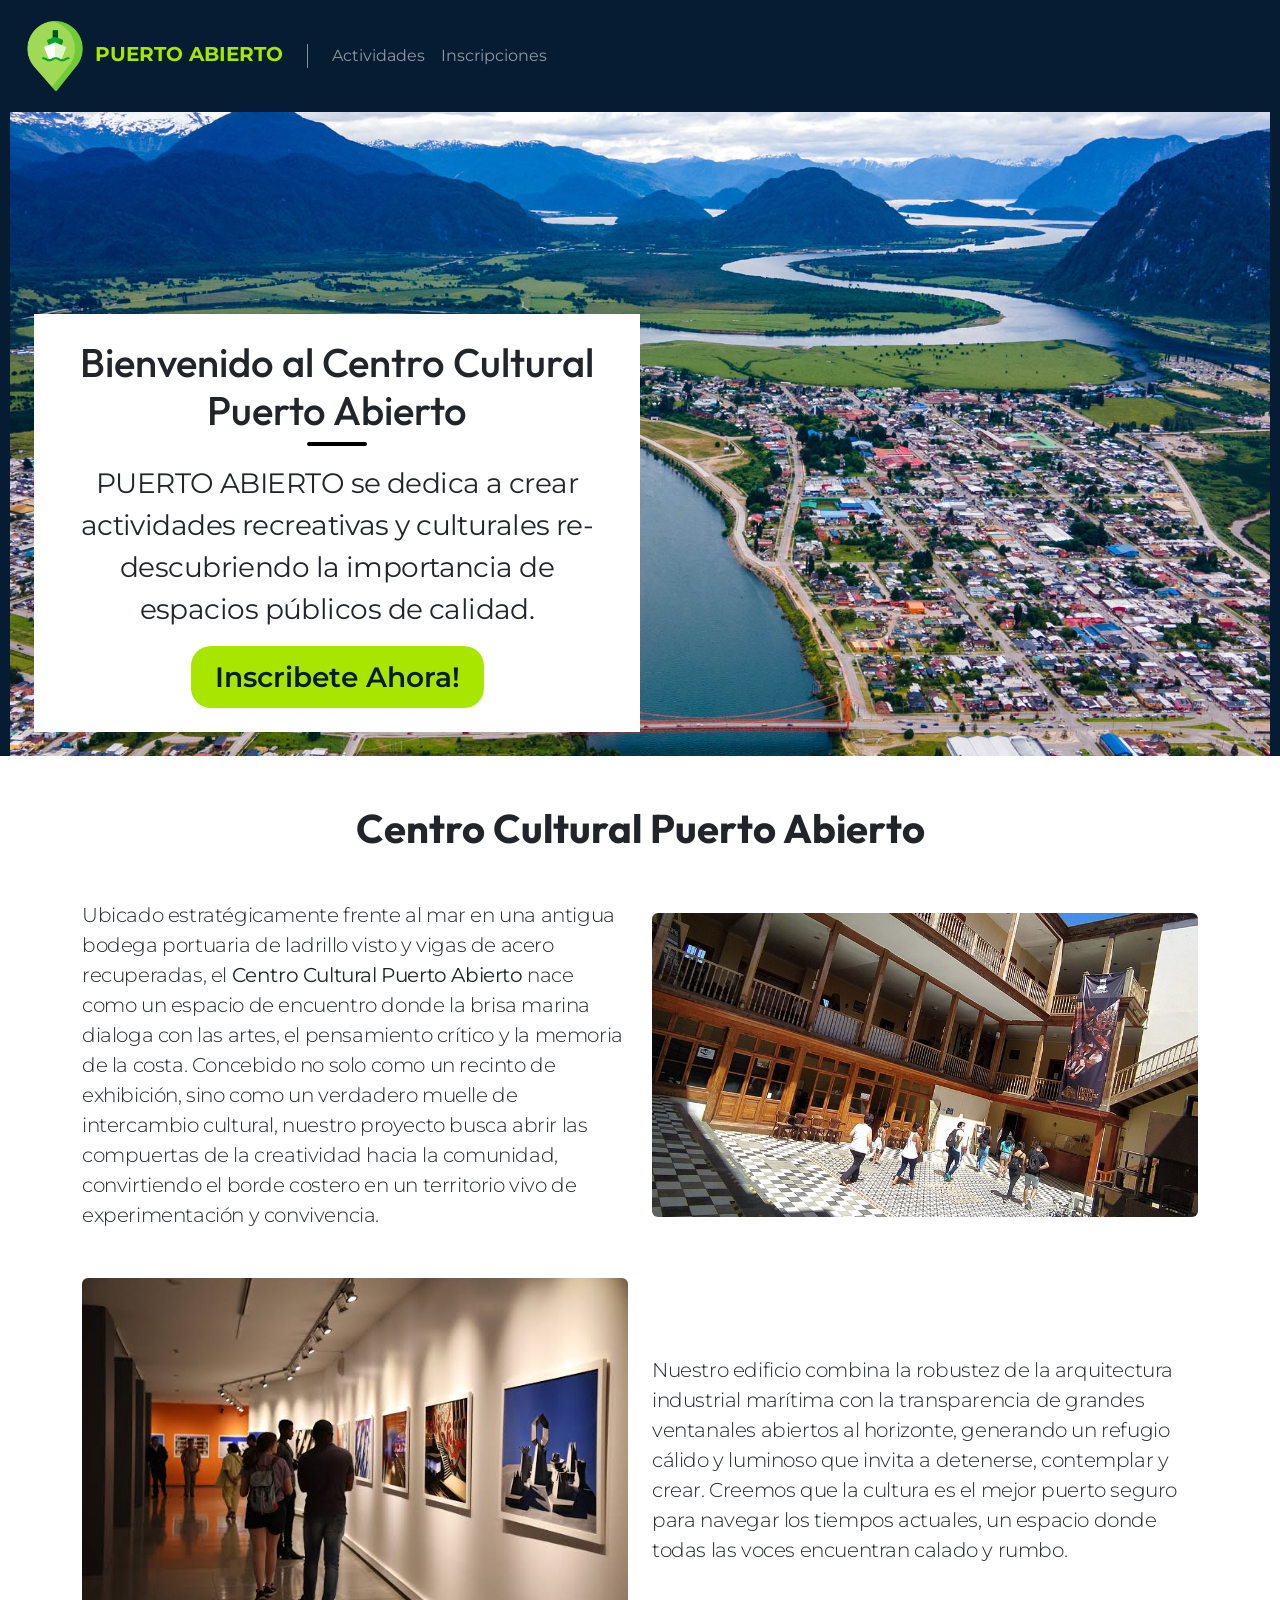
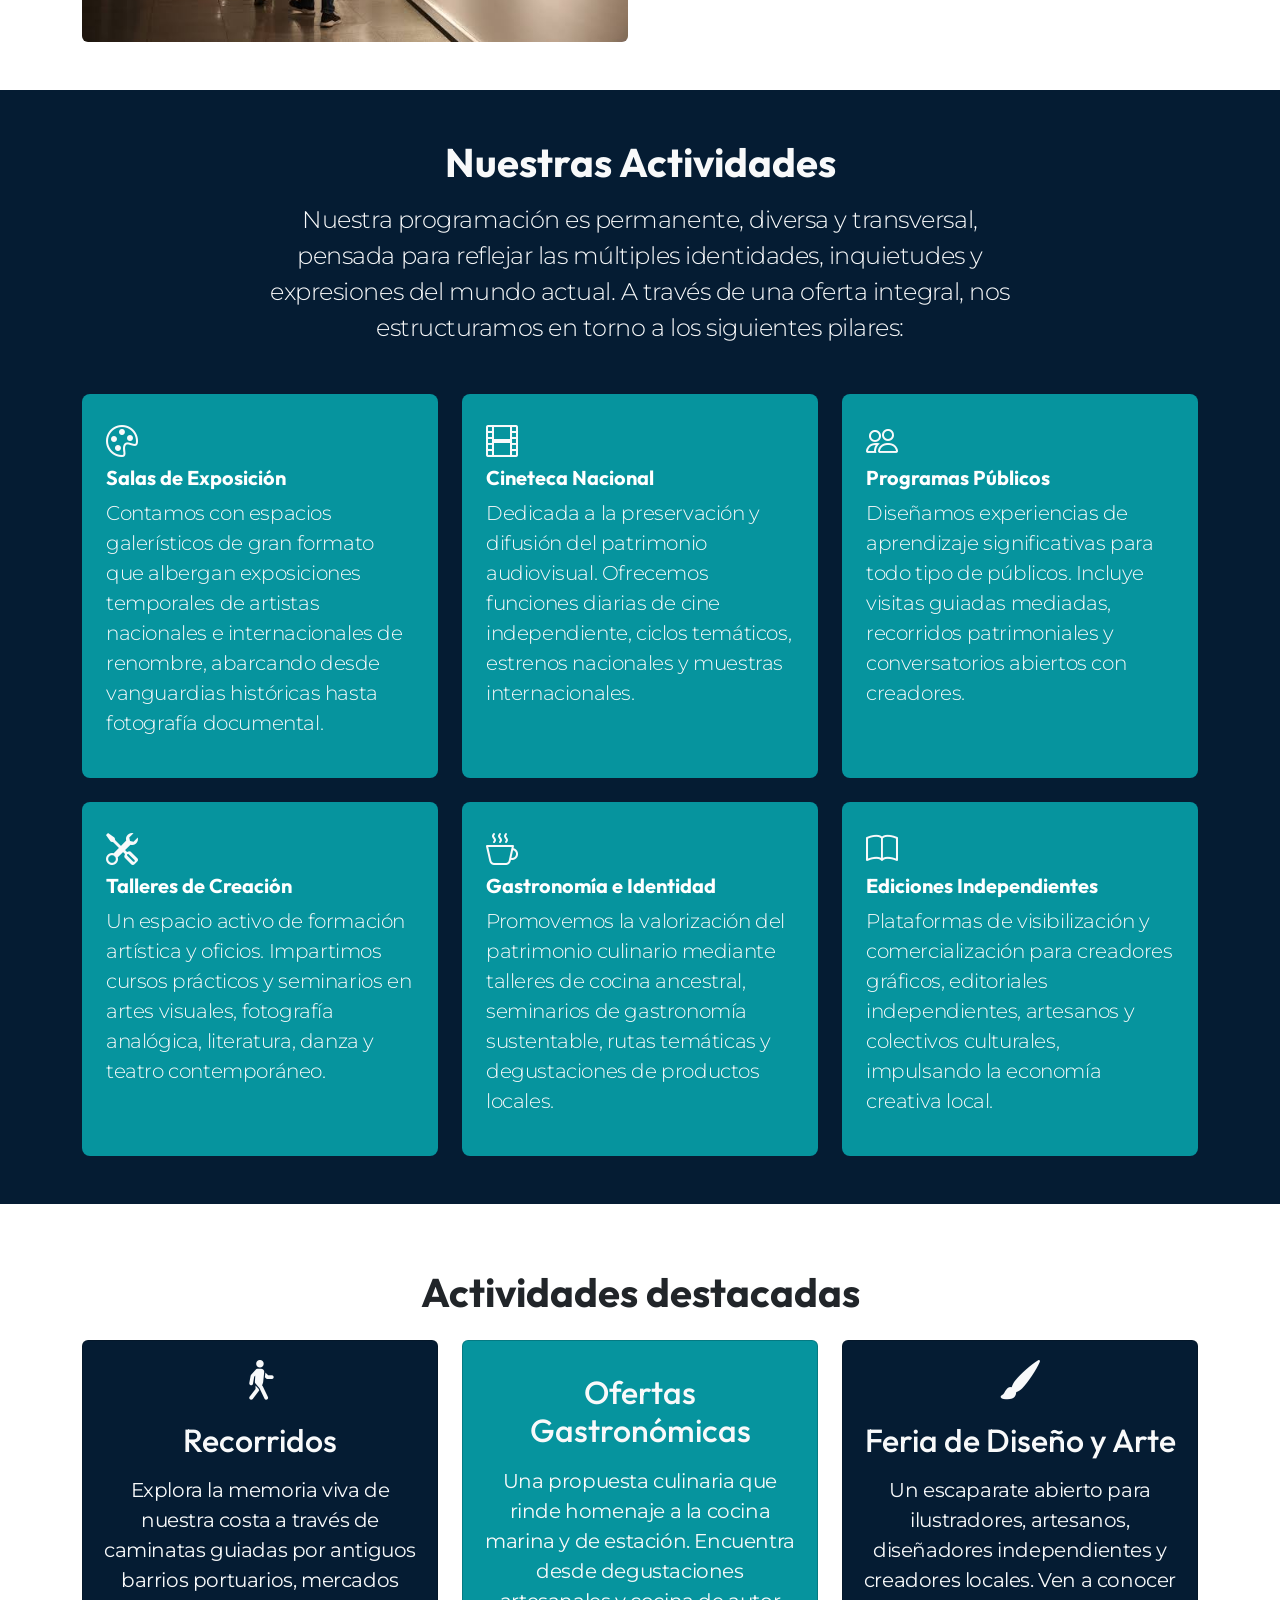
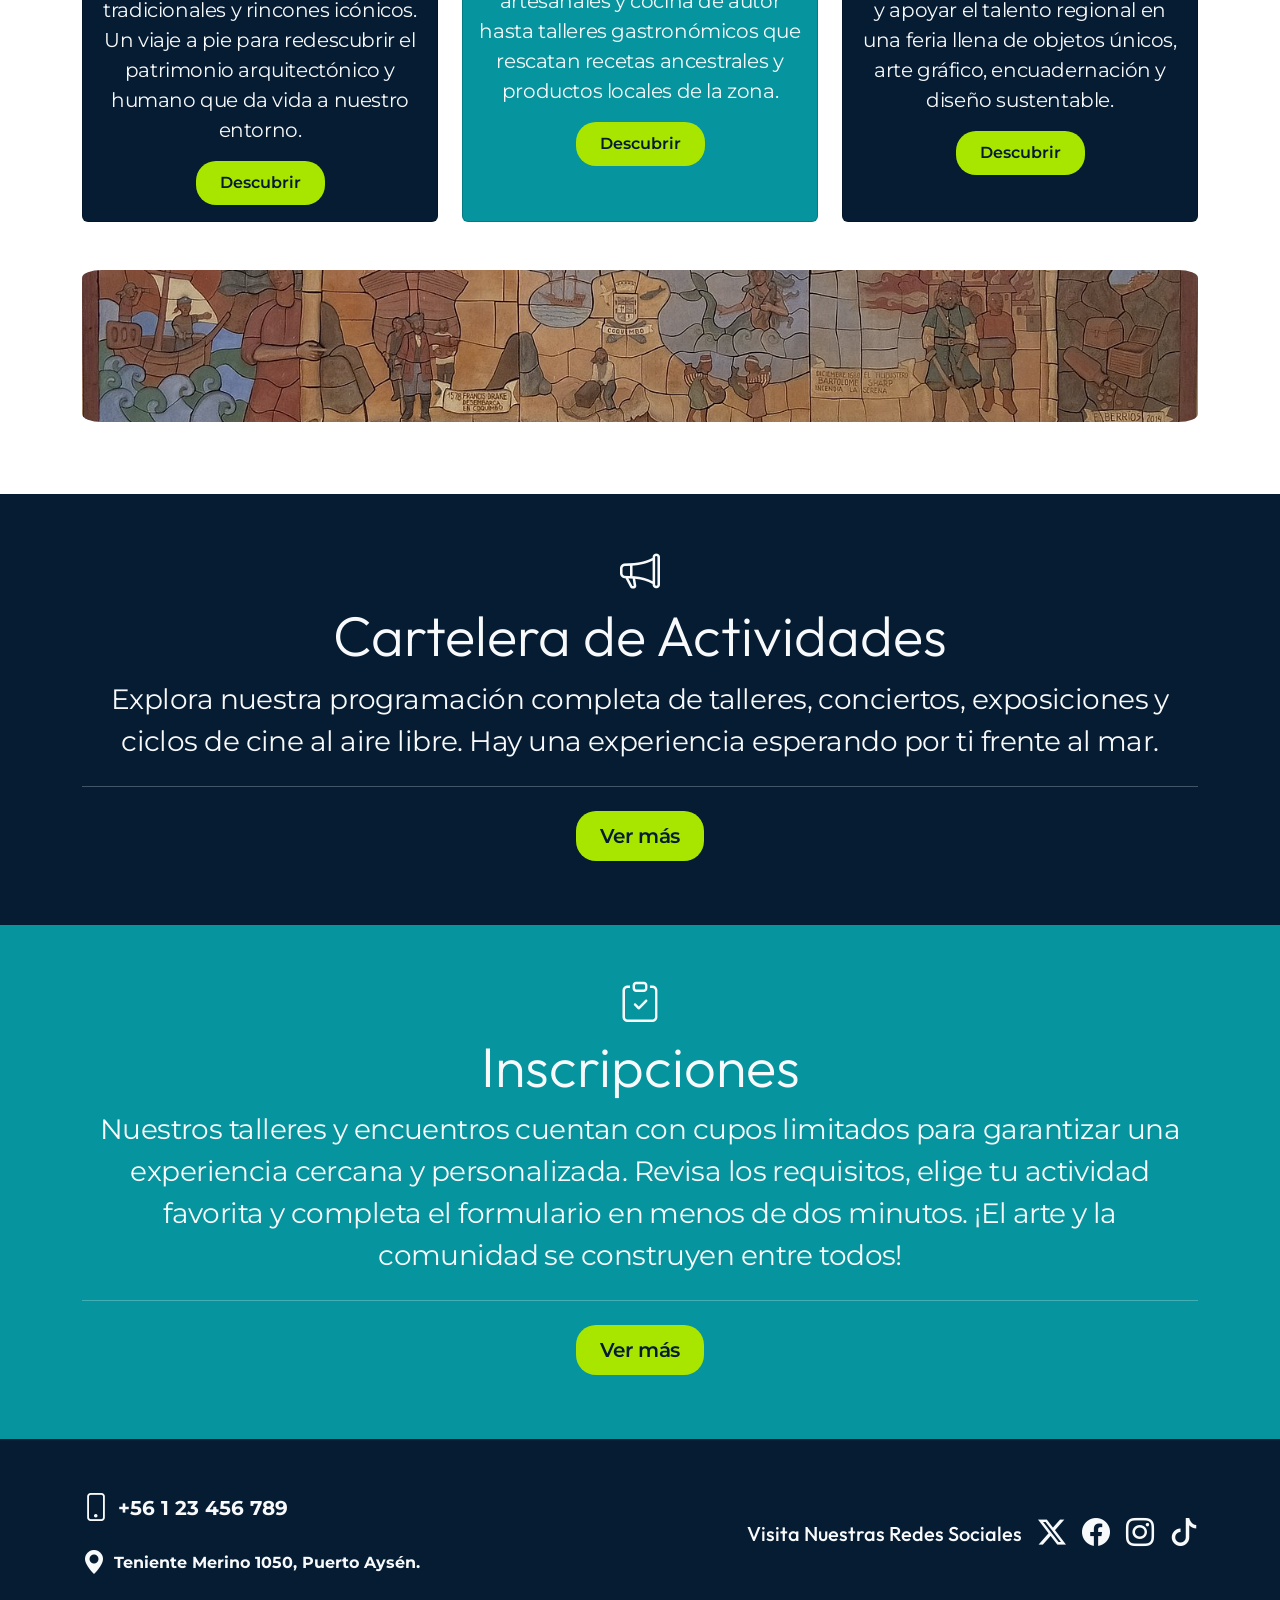
==== commit fadcfb08: "Agregar iconos y agregar etiquetas semánticas" ====
--- a/index.html
+++ b/index.html
@@ -14,15 +14,15 @@
     <link href="https://fonts.googleapis.com/css2?family=Outfit:wght@600;700;800&family=Roboto:wght@400;500;700&display=swap" rel="stylesheet">
 
     <title>Centro Cultural Puerto Abierto</title>
-
 </head>
 <body>
 
 
+<!-- nav -->
 <nav class="navbar navbar-expand-md bg-dark navbar-dark py-2 fixed-top">
     <div class="container-fluid align-items-center">
 
-        <a href="principal.html" class="navbar-brand align-items-center m-2 ">
+        <a href="index.html" class="navbar-brand align-items-center m-2 ">
             <img src="img/puerto.png" class="logo"> 
 
             <span class="fs-5 fs-md-4 fw-bold text-start lh-1" style="color: #A8E600;">
@@ -53,9 +53,10 @@
 <!-- Seccion espacio entre navbar -->
 <section class="bg-dark p-5 g-5"></section>
 
+<!-- header -->
 <header>
     <div class="card border-0 rounded-0 overflow-hidden text-dark position-relative">
-        <img src="img/puerto_aysen.jpg" class="card-img rounded-0 object-fit-cover vh-60" height="600px" >
+        <img src="img/puerto_aysen.jpg" class="card-img rounded-0 object-fit-cover vh-60" height="650px" >
 
         <div class="card-img-overlay d-flex align-items-end p-4">
             <div class="bg-white p-4 col-12 col-md-5 col-lg-6 text-center">
@@ -64,218 +65,230 @@
                 <p class="my-3 fs-3">
                 PUERTO ABIERTO se dedica a crear actividades recreativas y culturales re-descubriendo la importancia de espacios públicos de calidad.
                 </p>
-                <button class="btn btn-primary btn-lg center fs-3">Inscribete Ahora!</button>
+                <a href="inscripcion.html">
+                    <button class="btn btn-primary btn-lg center fs-3">Inscribete Ahora!</button>
+                </a>
             </div>
         </div>
     </div>
 </header>
 
-
-<!-- Centro cultural -->
-<section class="py-5">
-    <div class="container">
-
-        <h1 class="text-center fw-bold mb-4 mb-md-5">Centro Cultural Puerto Abierto</h1>
-        
-        <div class="row gy-4 align-items-center mb-5">
-            <div class="col-12 col-lg-6">
-                <p class="lead text-start m-0">
-                    Ubicado estratégicamente frente al mar en una antigua bodega portuaria de ladrillo visto y vigas de acero recuperadas, el <strong>Centro Cultural Puerto Abierto</strong> nace como un espacio de encuentro donde la brisa marina dialoga con las artes, el pensamiento crítico y la memoria de la costa. Concebido no solo como un recinto de exhibición, sino como un verdadero muelle de intercambio cultural, nuestro proyecto busca abrir las compuertas de la creatividad hacia la comunidad, convirtiendo el borde costero en un territorio vivo de experimentación y convivencia.
-                </p>
-            </div>
-            <div class="col-12 col-lg-6">
-                <img src="img/centro-cultural-palace.jpg" class="img-fluid rounded w-100 img-nosotros">
-            </div>
-        </div>
-
-        <div class="row gy-4 align-items-center">
-            <div class="col-12 col-lg-6 order-2 order-lg-1">
-                <img src="img/museo-cclm.jpg" class="img-fluid rounded w-100 img-nosotros">
-            </div>
-            <div class="col-12 col-lg-6 order-1 order-lg-2">
-                <p class="lead text-start m-0">
-                    Nuestro edificio combina la robustez de la arquitectura industrial marítima con la transparencia de grandes ventanales abiertos al horizonte, generando un refugio cálido y luminoso que invita a detenerse, contemplar y crear. Creemos que la cultura es el mejor puerto seguro para navegar los tiempos actuales, un espacio donde todas las voces encuentran calado y rumbo.
-                </p>
-            </div>
-        </div>
-
-    </div>
-</section>
-
-
-<section class="py-5 bg-dark text-light">
-    <div class="container">
-
-        <h2 class="text-center fw-bold mb-3 display-6">Nuestras Actividades</h2>
-        <p class="lead text-center mb-5 col-lg-8 mx-auto">
-            Nuestra programación es permanente, diversa y transversal, pensada para reflejar las múltiples identidades, inquietudes y expresiones del mundo actual. A través de una oferta integral, nos estructuramos en torno a los siguientes pilares:
-        </p>
-
-        <div class="row g-4 mb-4">
-            <div class="col-12 col-md-4">
-                <div class="p-4 bg-secondary bg-opacity-10 rounded-3 h-100 border border-secondary border-opacity-25">
-                    <h5 class="fw-bold text-white mb-2">Salas de Exposición</h5>
-                    <p class="small mb-0">
-                        Contamos con espacios galerísticos de gran formato que albergan exposiciones temporales de artistas nacionales e internacionales de renombre, abarcando desde vanguardias históricas hasta fotografía documental.
+<!-- article con sections -->
+<article>
+    <!-- Centro cultural -->
+    <section class="py-5">
+        <div class="container">
+
+            <h1 class="text-center fw-bold mb-4 mb-md-5">Centro Cultural Puerto Abierto</h1>
+            
+            <div class="row gy-4 align-items-center mb-5">
+                <div class="col-12 col-lg-6">
+                    <p class="lead text-start m-0">
+                        Ubicado estratégicamente frente al mar en una antigua bodega portuaria de ladrillo visto y vigas de acero recuperadas, el <strong>Centro Cultural Puerto Abierto</strong> nace como un espacio de encuentro donde la brisa marina dialoga con las artes, el pensamiento crítico y la memoria de la costa. Concebido no solo como un recinto de exhibición, sino como un verdadero muelle de intercambio cultural, nuestro proyecto busca abrir las compuertas de la creatividad hacia la comunidad, convirtiendo el borde costero en un territorio vivo de experimentación y convivencia.
                     </p>
                 </div>
-            </div>
-
-            <div class="col-12 col-md-4">
-                <div class="p-4 bg-secondary bg-opacity-10 rounded-3 h-100 border border-secondary border-opacity-25">
-                    <h5 class="fw-bold text-white mb-2">Cineteca Nacional</h5>
-                    <p class="small mb-0">
-                        Dedicada a la preservación y difusión del patrimonio audiovisual. Ofrecemos funciones diarias de cine independiente, ciclos temáticos, estrenos nacionales y muestras internacionales.
+                <div class="col-12 col-lg-6">
+                    <img src="img/centro-cultural-palace.jpg" class="img-fluid rounded w-100 img-nosotros">
+                </div>
+            </div>
+
+            <div class="row gy-4 align-items-center">
+                <div class="col-12 col-lg-6 order-2 order-lg-1">
+                    <img src="img/museo-cclm.jpg" class="img-fluid rounded w-100 img-nosotros">
+                </div>
+                <div class="col-12 col-lg-6 order-1 order-lg-2">
+                    <p class="lead text-start m-0">
+                        Nuestro edificio combina la robustez de la arquitectura industrial marítima con la transparencia de grandes ventanales abiertos al horizonte, generando un refugio cálido y luminoso que invita a detenerse, contemplar y crear. Creemos que la cultura es el mejor puerto seguro para navegar los tiempos actuales, un espacio donde todas las voces encuentran calado y rumbo.
                     </p>
                 </div>
             </div>
 
-            <div class="col-12 col-md-4">
-                <div class="p-4 bg-secondary bg-opacity-10 rounded-3 h-100 border border-secondary border-opacity-25">
-                    <h5 class="fw-bold text-white mb-2">Programas Públicos</h5>
-                    <p class="small mb-0">
-                        Diseñamos experiencias de aprendizaje significativas para todo tipo de públicos. Incluye visitas guiadas mediadas, recorridos patrimoniales y conversatorios abiertos con creadores.
-                    </p>
-                </div>
-            </div>
-        </div>
-
-        <div class="row g-4">
-            <div class="col-12 col-md-4">
-                <div class="p-4 bg-secondary bg-opacity-10 rounded-3 h-100 border border-secondary border-opacity-25">
-                    <h5 class="fw-bold text-white mb-2">Talleres de Creación</h5>
-                    <p class="small mb-0">
-                        Un espacio activo de formación artística y oficios. Impartimos cursos prácticos y seminarios en artes visuales, fotografía analógica, literatura, danza y teatro contemporáneo.
-                    </p>
-                </div>
-            </div>
-
-            <div class="col-12 col-md-4">
-                <div class="p-4 bg-secondary bg-opacity-10 rounded-3 h-100 border border-secondary border-opacity-25">
-                    <h5 class="fw-bold text-white mb-2">Gastronomía e Identidad</h5>
-                    <p class="small mb-0">
-                        Promovemos la valorización del patrimonio culinario mediante talleres de cocina ancestral, seminarios de gastronomía sustentable, rutas temáticas y degustaciones de productos locales.
-                    </p>
-                </div>
-            </div>
-
-            <div class="col-12 col-md-4">
-                <div class="p-4 bg-secondary bg-opacity-10 rounded-3 h-100 border border-secondary border-opacity-25">
-                    <h5 class="fw-bold text-white mb-2">Ediciones Independientes</h5>
-                    <p class="small mb-0">
-                        Plataformas de visibilización y comercialización para creadores gráficos, editoriales independientes, artesanos y colectivos culturales, impulsando la economía creativa local.
-                    </p>
-                </div>
-            </div>
-        </div>
-    </div>
-</section>
-
-<section class="p-5">
-    <div class="container">
-        <h2 id="actividades" class="text-center py-3">Actividades destacadas</h2>
-
-        <div class="row text-center g-4">
-            <div class="col-md">
-                <div class="card bg-dark text-light h-100">
-                    <div class="card-body text-center">
-                        <div class="h1 mb-3">
-                        <i class="bi bi-person-walking"></i>
-                        </div>
-                        <h2 class="card-title mb-3">
-                            Recorridos
-                        </h2>
-                        <p class="card-text fs-5">
-                            Explora la memoria viva de nuestra costa a través de caminatas guiadas por antiguos barrios portuarios, mercados tradicionales y rincones icónicos. Un viaje a pie para redescubrir el patrimonio arquitectónico y humano que da vida a nuestro entorno.
-                        </p>
-                        <a href="" class="btn btn-primary">Descubrir</a>
-                    </div>
-                </div>
-            </div>
-
-            <div class="col-md">
-                <div class="card bg-secondary text-light h-100">
-                    <div class="card-body text-center">
-                        <div class="h1 mb-3">
-                        <i class="bi bi-fork-knife"></i>
-                        </div>
-                        <h2 class="card-title mb-3">
-                            Ofertas Gastronómicas
-                        </h2>
-                        <p class="card-text fs-5">
-                            Una propuesta culinaria que rinde homenaje a la cocina marina y de estación. Encuentra desde degustaciones artesanales y cocina de autor hasta talleres gastronómicos que rescatan recetas ancestrales y productos locales de la zona.
-                        </p>
-                        <a href="" class="btn btn-primary">Descubrir</a>
-                    </div>
-                </div>
-
-            
-            </div>
-            <div class="col-md">
-                <div class="card bg-dark text-light h-100">
-                    <div class="card-body text-center">
-                        <div class="h1 mb-3">
-                        <i class="bi bi-brush-fill"></i>
-                        </div>
-                        <h2 class="card-title mb-3">
-                            Feria de Diseño y Arte
-                        </h2>
-                        <p class="card-text fs-5">
-                            Un escaparate abierto para ilustradores, artesanos, diseñadores independientes y creadores locales. Ven a conocer y apoyar el talento regional en una feria llena de objetos únicos, arte gráfico, encuadernación y diseño sustentable.
-                        </p>
-                        <a href="" class="btn btn-primary">Descubrir</a>
-                    </div>
-                </div>
-
-            </div>
-        </div>
-    </div>
-</section>
-
-
-<!-- Cartelera -->
-<section class="py-5 bg-dark text-light">
-    <div class="container align-items-center">
-        <div class="jumbotron text-center">
-            <h1 class="display-4">Cartelera de Actividades</h1>
-            <p class="fs-3">
-                Explora nuestra programación completa de talleres, conciertos, exposiciones y ciclos de cine al aire libre. Hay una experiencia esperando por ti frente al mar.
+        </div>
+    </section>
+
+
+    <section class="py-5 bg-dark text-light">
+        <div class="container">
+            <h1 class="text-center fw-bold mb-3 ">Nuestras Actividades</h1>
+            <p class="lead fs-4 text-center mb-5 col-lg-8 mx-auto">
+                Nuestra programación es permanente, diversa y transversal, pensada para reflejar las múltiples identidades, inquietudes y expresiones del mundo actual. A través de una oferta integral, nos estructuramos en torno a los siguientes pilares:
             </p>
-            <hr class="my-4">
-            <p class="lead">
-                <a class="btn btn-primary btn-lg" href="cartelera.html" role="button">Ver más</a>
-            </p>
-        </div>
-
-    </div>
-</section>
-
-
-
-
-<!-- Inscripción -->
-<section class="py-5 bg-secondary text-light">
-    <div class="container align-items-center">
-        <div class="jumbotron text-center">
-            <h1 class="display-4">Inscripciones</h1>
-            <p class="fs-3">
-                Nuestros talleres y encuentros cuentan con cupos limitados para garantizar una experiencia cercana y personalizada. Revisa los requisitos, elige tu actividad favorita y completa el formulario en menos de dos minutos. ¡El arte y la comunidad se construyen entre todos!
-            </p>
-            <hr class="my-4">
-            <p class="lead">
-                <a class="btn btn-primary btn-lg" href="inscripcion.html" role="button">Ver más</a>
-            </p>
-        </div>
-    </div>
-</section>
-
-
+
+            <div class="row g-4 mb-4">
+                <div class="col-12 col-md-4">
+                    <div class="p-4 bg-secondary rounded-3 h-100">
+                        <i class="bi bi-palette fs-2"></i>
+                        <h5 class="fw-bold text-white mb-2">Salas de Exposición</h5>
+                        <p class="lead">
+                            Contamos con espacios galerísticos de gran formato que albergan exposiciones temporales de artistas nacionales e internacionales de renombre, abarcando desde vanguardias históricas hasta fotografía documental.
+                        </p>
+                    </div>
+                </div>
+
+                <div class="col-12 col-md-4">
+                    <div class="p-4 bg-secondary rounded-3 h-100">
+                        <i class="bi bi-film fs-2"></i>
+                        <h5 class="fw-bold text-white mb-2">Cineteca Nacional</h5>
+                        <p class="lead">
+                            Dedicada a la preservación y difusión del patrimonio audiovisual. Ofrecemos funciones diarias de cine independiente, ciclos temáticos, estrenos nacionales y muestras internacionales.
+                        </p>
+                    </div>
+                </div>
+
+                <div class="col-12 col-md-4">
+                    <div class="p-4 bg-secondary rounded-3 h-100">
+                        <i class="bi bi-people fs-2"></i>
+                        <h5 class="fw-bold text-white mb-2">Programas Públicos</h5>
+                        <p class="lead">
+                            Diseñamos experiencias de aprendizaje significativas para todo tipo de públicos. Incluye visitas guiadas mediadas, recorridos patrimoniales y conversatorios abiertos con creadores.
+                        </p>
+                    </div>
+                </div>
+            </div>
+
+            <div class="row g-4">
+                <div class="col-12 col-md-4">
+                    <div class="p-4 bg-secondary rounded-3 h-100">
+                        <i class="bi bi-tools fs-2"></i>
+                        <h5 class="fw-bold text-white mb-2">Talleres de Creación</h5>
+                        <p class="lead">
+                            Un espacio activo de formación artística y oficios. Impartimos cursos prácticos y seminarios en artes visuales, fotografía analógica, literatura, danza y teatro contemporáneo.
+                        </p>
+                    </div>
+                </div>
+
+                <div class="col-12 col-md-4">
+                    <div class="p-4 bg-secondary rounded-3 h-100">
+                        <i class="bi bi-cup-hot fs-2"></i>
+                        <h5 class="fw-bold text-white mb-2">Gastronomía e Identidad</h5>
+                        <p class="lead">
+                            Promovemos la valorización del patrimonio culinario mediante talleres de cocina ancestral, seminarios de gastronomía sustentable, rutas temáticas y degustaciones de productos locales.
+                        </p>
+                    </div>
+                </div>
+
+                <div class="col-12 col-md-4">
+                    <div class="p-4 bg-secondary rounded-3 h-100">
+                        <i class="bi bi-book fs-2"></i>
+                        <h5 class="fw-bold text-white mb-2">Ediciones Independientes</h5>
+                        <p class="lead">
+                            Plataformas de visibilización y comercialización para creadores gráficos, editoriales independientes, artesanos y colectivos culturales, impulsando la economía creativa local.
+                        </p>
+                    </div>
+                </div>
+            </div>
+        </div>
+    </section>
+
+    <section class="p-5">
+        <div class="container">
+            <h1 id="actividades" class="text-center py-3 fw-bold">Actividades destacadas</h1>
+
+            <div class="row text-center g-4">
+                <div class="col-md">
+                    <div class="card bg-dark text-light h-100">
+                        <div class="card-body text-center">
+                            <div class="h1 mb-3">
+                            <i class="bi bi-person-walking"></i>
+                            </div>
+                            <h2 class="card-title mb-3">
+                                Recorridos
+                            </h2>
+                            <p class="card-text fs-5">
+                                Explora la memoria viva de nuestra costa a través de caminatas guiadas por antiguos barrios portuarios, mercados tradicionales y rincones icónicos. Un viaje a pie para redescubrir el patrimonio arquitectónico y humano que da vida a nuestro entorno.
+                            </p>
+                            <a href="" class="btn btn-primary">Descubrir</a>
+                        </div>
+                    </div>
+                </div>
+
+                <div class="col-md">
+                    <div class="card bg-secondary text-light h-100">
+                        <div class="card-body text-center">
+                            <div class="h1 mb-3">
+                            <i class="bi bi-fork-knife"></i>
+                            </div>
+                            <h2 class="card-title mb-3">
+                                Ofertas Gastronómicas
+                            </h2>
+                            <p class="card-text fs-5">
+                                Una propuesta culinaria que rinde homenaje a la cocina marina y de estación. Encuentra desde degustaciones artesanales y cocina de autor hasta talleres gastronómicos que rescatan recetas ancestrales y productos locales de la zona.
+                            </p>
+                            <a href="" class="btn btn-primary">Descubrir</a>
+                        </div>
+                    </div>
+
+                
+                </div>
+                <div class="col-md">
+                    <div class="card bg-dark text-light h-100">
+                        <div class="card-body text-center">
+                            <div class="h1 mb-3">
+                            <i class="bi bi-brush-fill"></i>
+                            </div>
+                            <h2 class="card-title mb-3">
+                                Feria de Diseño y Arte
+                            </h2>
+                            <p class="card-text fs-5">
+                                Un escaparate abierto para ilustradores, artesanos, diseñadores independientes y creadores locales. Ven a conocer y apoyar el talento regional en una feria llena de objetos únicos, arte gráfico, encuadernación y diseño sustentable.
+                            </p>
+                            <a href="" class="btn btn-primary">Descubrir</a>
+                        </div>
+                    </div>
+
+                </div>
+
+            <img src="img/palace-main.jpg" alt="" class="py-4 img-actividad img-fluid rounded-5">
+
+            </div>
+        </div>
+    </section>
+
+
+    <!-- Cartelera -->
+    <section class="py-5 bg-dark text-light">
+        <div class="container align-items-center">
+            <div class="jumbotron text-center">
+                <i class="bi bi-megaphone fs-1"></i>
+                <h1 class="display-4">Cartelera de Actividades</h1>
+                <p class="fs-3">
+                    Explora nuestra programación completa de talleres, conciertos, exposiciones y ciclos de cine al aire libre. Hay una experiencia esperando por ti frente al mar.
+                </p>
+                <hr class="my-4">
+                <p class="lead">
+                    <a class="btn btn-primary btn-lg" href="cartelera.html" role="button">Ver más</a>
+                </p>
+            </div>
+
+        </div>
+    </section>
+
+
+
+
+    <!-- Inscripción -->
+    <section class="py-5 bg-secondary text-light">
+        <div class="container align-items-center">
+            <div class="jumbotron text-center">
+                <i class="bi bi-clipboard-check fs-1"></i>
+                <h1 class="display-4">Inscripciones</h1>
+                <p class="fs-3">
+                    Nuestros talleres y encuentros cuentan con cupos limitados para garantizar una experiencia cercana y personalizada. Revisa los requisitos, elige tu actividad favorita y completa el formulario en menos de dos minutos. ¡El arte y la comunidad se construyen entre todos!
+                </p>
+                <hr class="my-4">
+                <p class="lead">
+                    <a class="btn btn-primary btn-lg" href="inscripcion.html" role="button">Ver más</a>
+                </p>
+            </div>
+        </div>
+    </section>
+</article>
 
 
 <!-- Footer -->
 <footer class="bg-dark text-light py-5 px-3">
     <div class="container">
-        <div class="row align-items-center gy-4">
+        <div class="row align-items-center gy-3">
             
             <div class="col-12 col-lg-6 d-flex flex-column align-items-center align-items-lg-start gap-3">
                 <div class="d-flex align-items-center">
--- a/css/estilos.css
+++ b/css/estilos.css
@@ -57,7 +57,13 @@
 }
 
 
-
 .text-warning{
     color: #A8E600 !important;
+}
+
+header{
+    border-style: solid;
+    border-color: #051C33;
+    border-width: 10px;
+    border-bottom-width: 0px;
 }
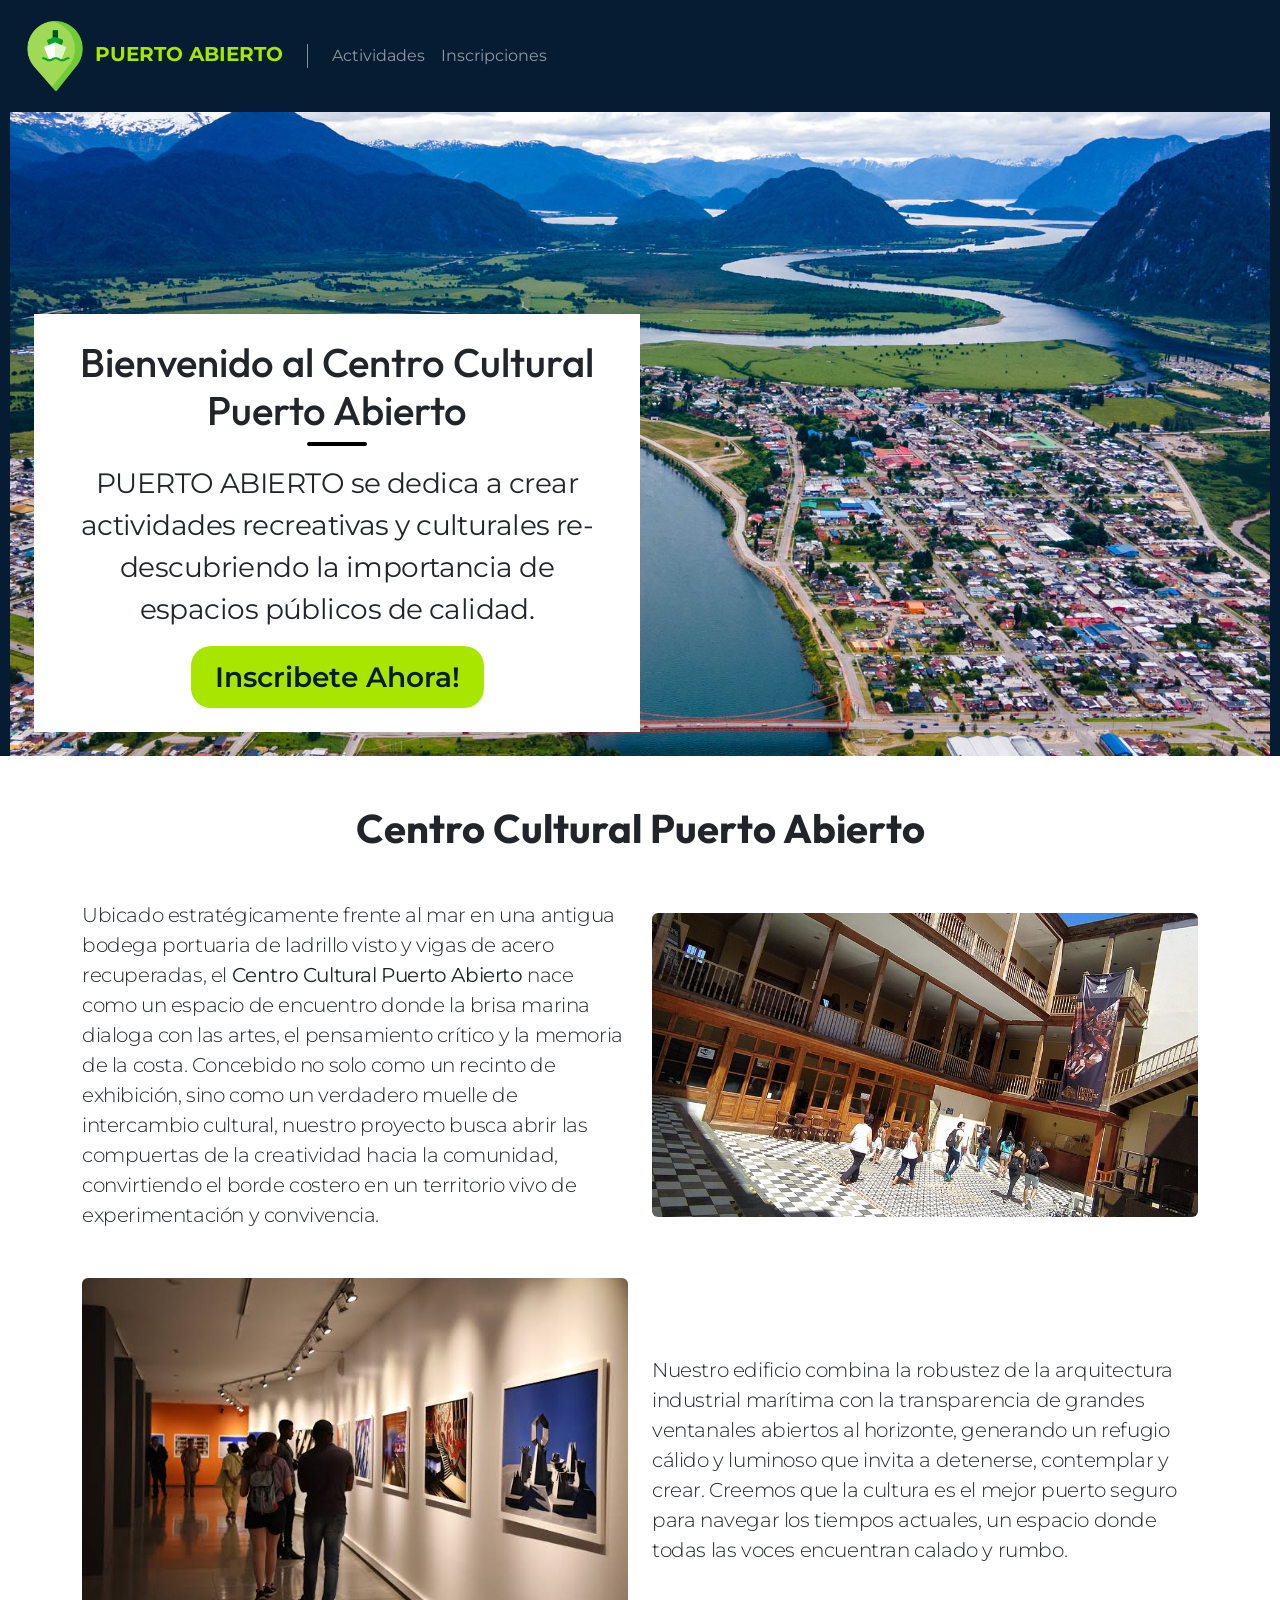
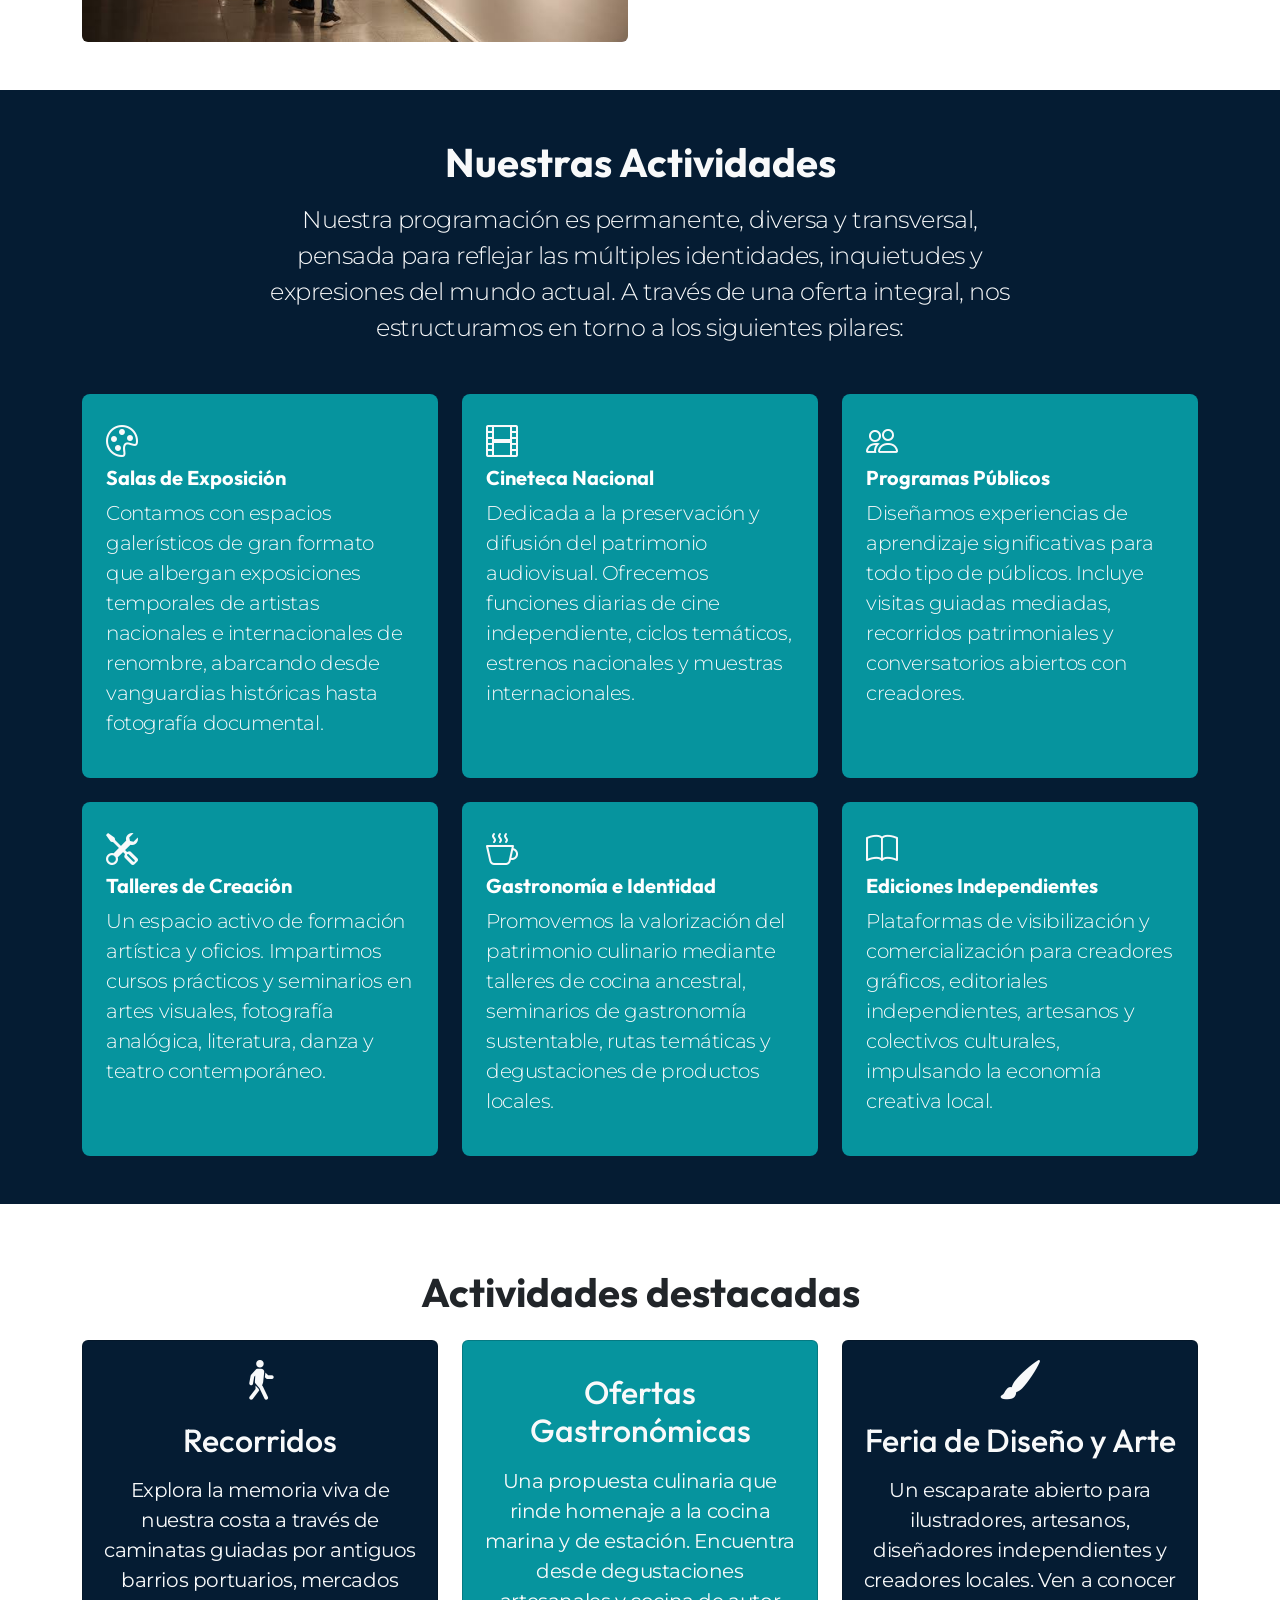
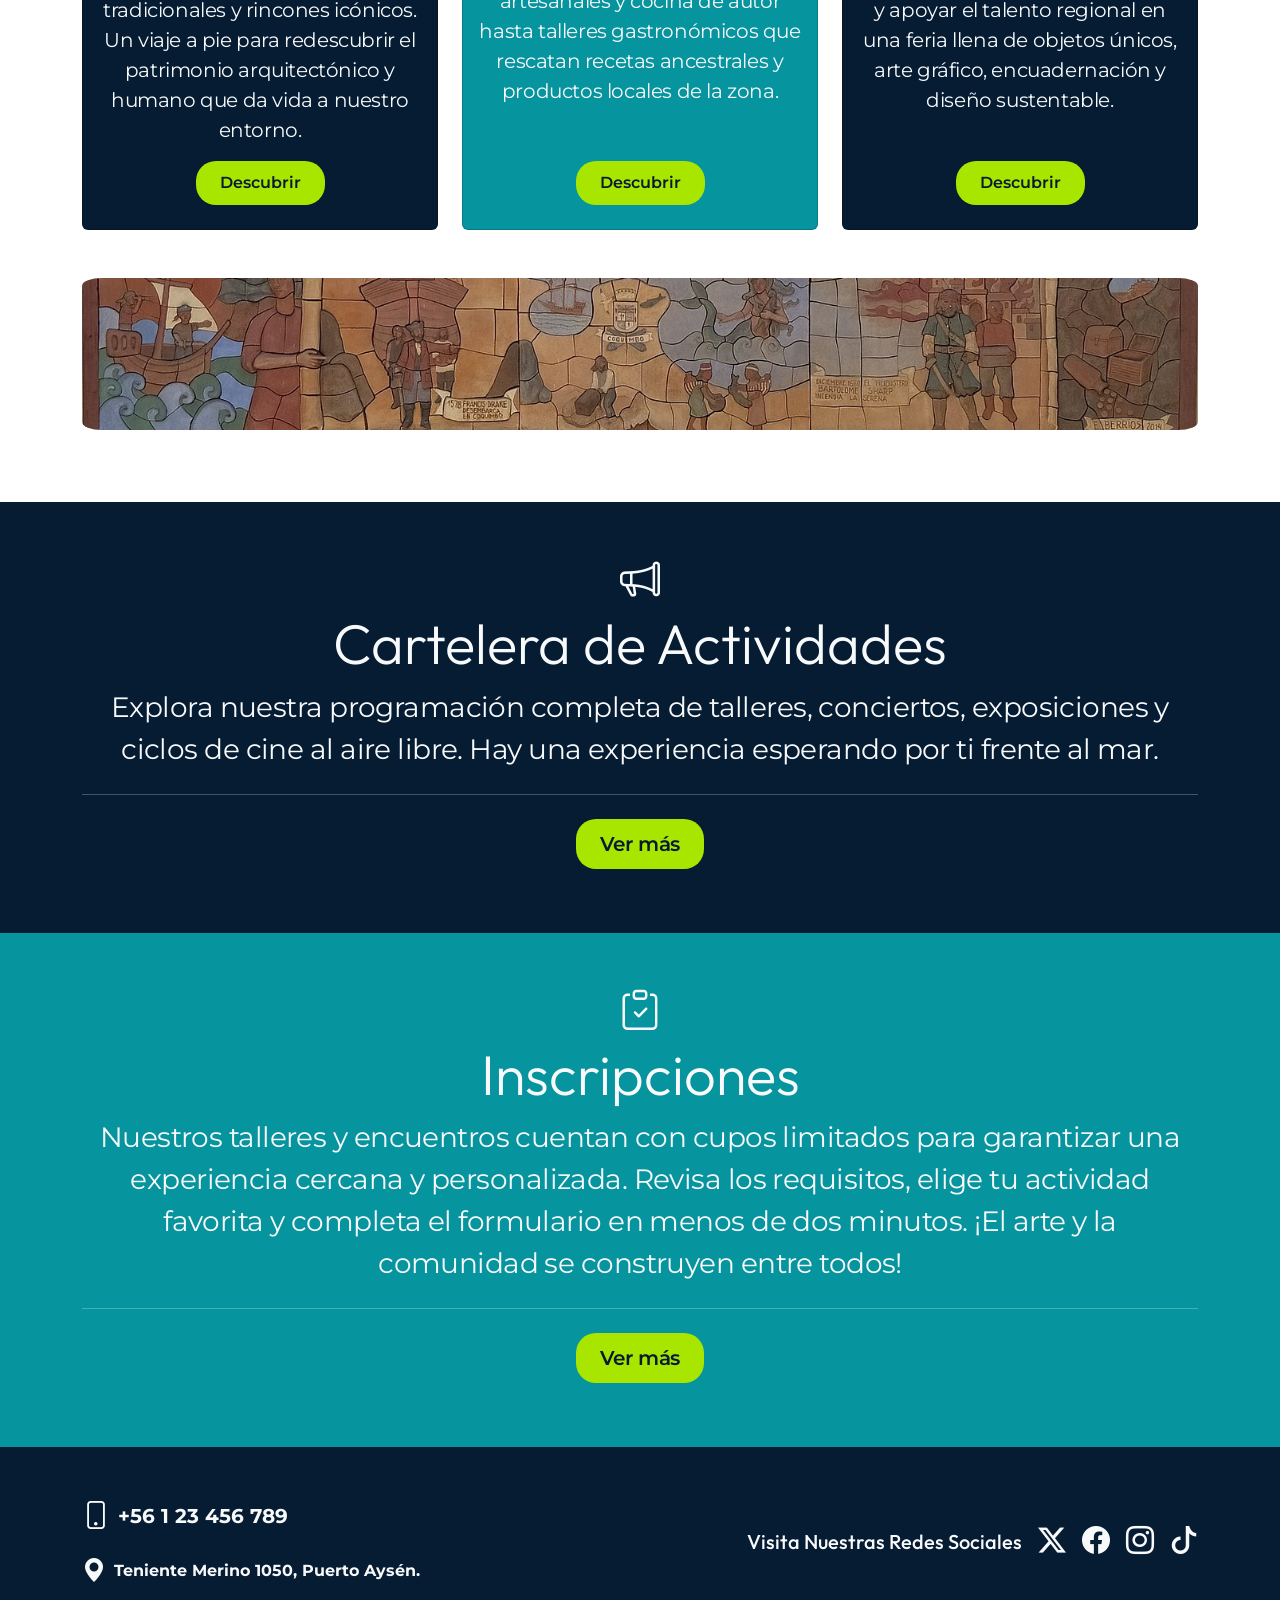
==== commit 6b754468: "Mejorar responsividad de botones y enlaces" ====
--- a/index.html
+++ b/index.html
@@ -197,8 +197,8 @@
                             <p class="card-text fs-5">
                                 Explora la memoria viva de nuestra costa a través de caminatas guiadas por antiguos barrios portuarios, mercados tradicionales y rincones icónicos. Un viaje a pie para redescubrir el patrimonio arquitectónico y humano que da vida a nuestro entorno.
                             </p>
-                            <a href="" class="btn btn-primary">Descubrir</a>
-                        </div>
+                        </div>
+                            <a href="cartelera.html" class="btn btn-primary mb-4 mx-auto">Descubrir</a>
                     </div>
                 </div>
 
@@ -214,8 +214,8 @@
                             <p class="card-text fs-5">
                                 Una propuesta culinaria que rinde homenaje a la cocina marina y de estación. Encuentra desde degustaciones artesanales y cocina de autor hasta talleres gastronómicos que rescatan recetas ancestrales y productos locales de la zona.
                             </p>
-                            <a href="" class="btn btn-primary">Descubrir</a>
-                        </div>
+                        </div>
+                            <a href="cartelera.html" class="btn btn-primary mb-4 mx-auto">Descubrir</a>
                     </div>
 
                 
@@ -232,10 +232,9 @@
                             <p class="card-text fs-5">
                                 Un escaparate abierto para ilustradores, artesanos, diseñadores independientes y creadores locales. Ven a conocer y apoyar el talento regional en una feria llena de objetos únicos, arte gráfico, encuadernación y diseño sustentable.
                             </p>
-                            <a href="" class="btn btn-primary">Descubrir</a>
-                        </div>
-                    </div>
-
+                        </div>
+                            <a href="cartelera.html" class="btn btn-primary mb-4 mx-auto">Descubrir</a>
+                    </div>
                 </div>
 
             <img src="img/palace-main.jpg" alt="" class="py-4 img-actividad img-fluid rounded-5">
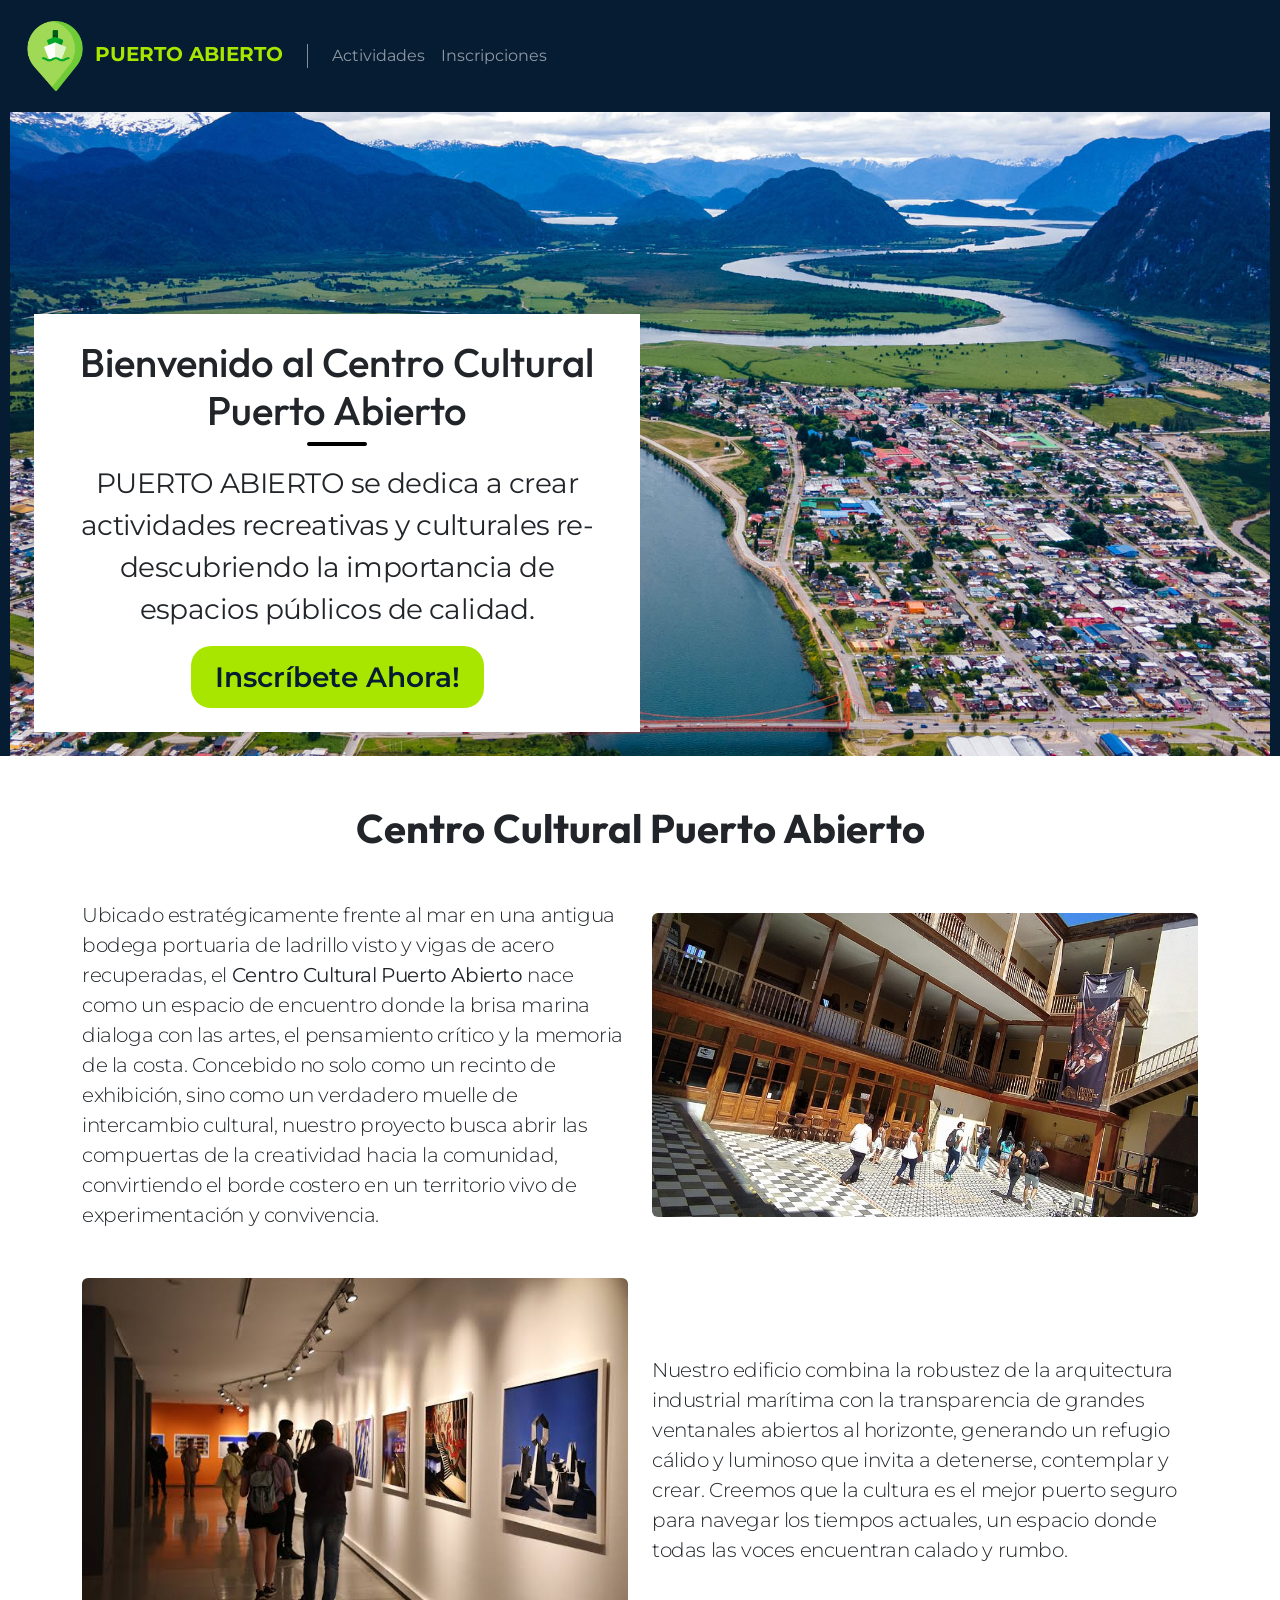
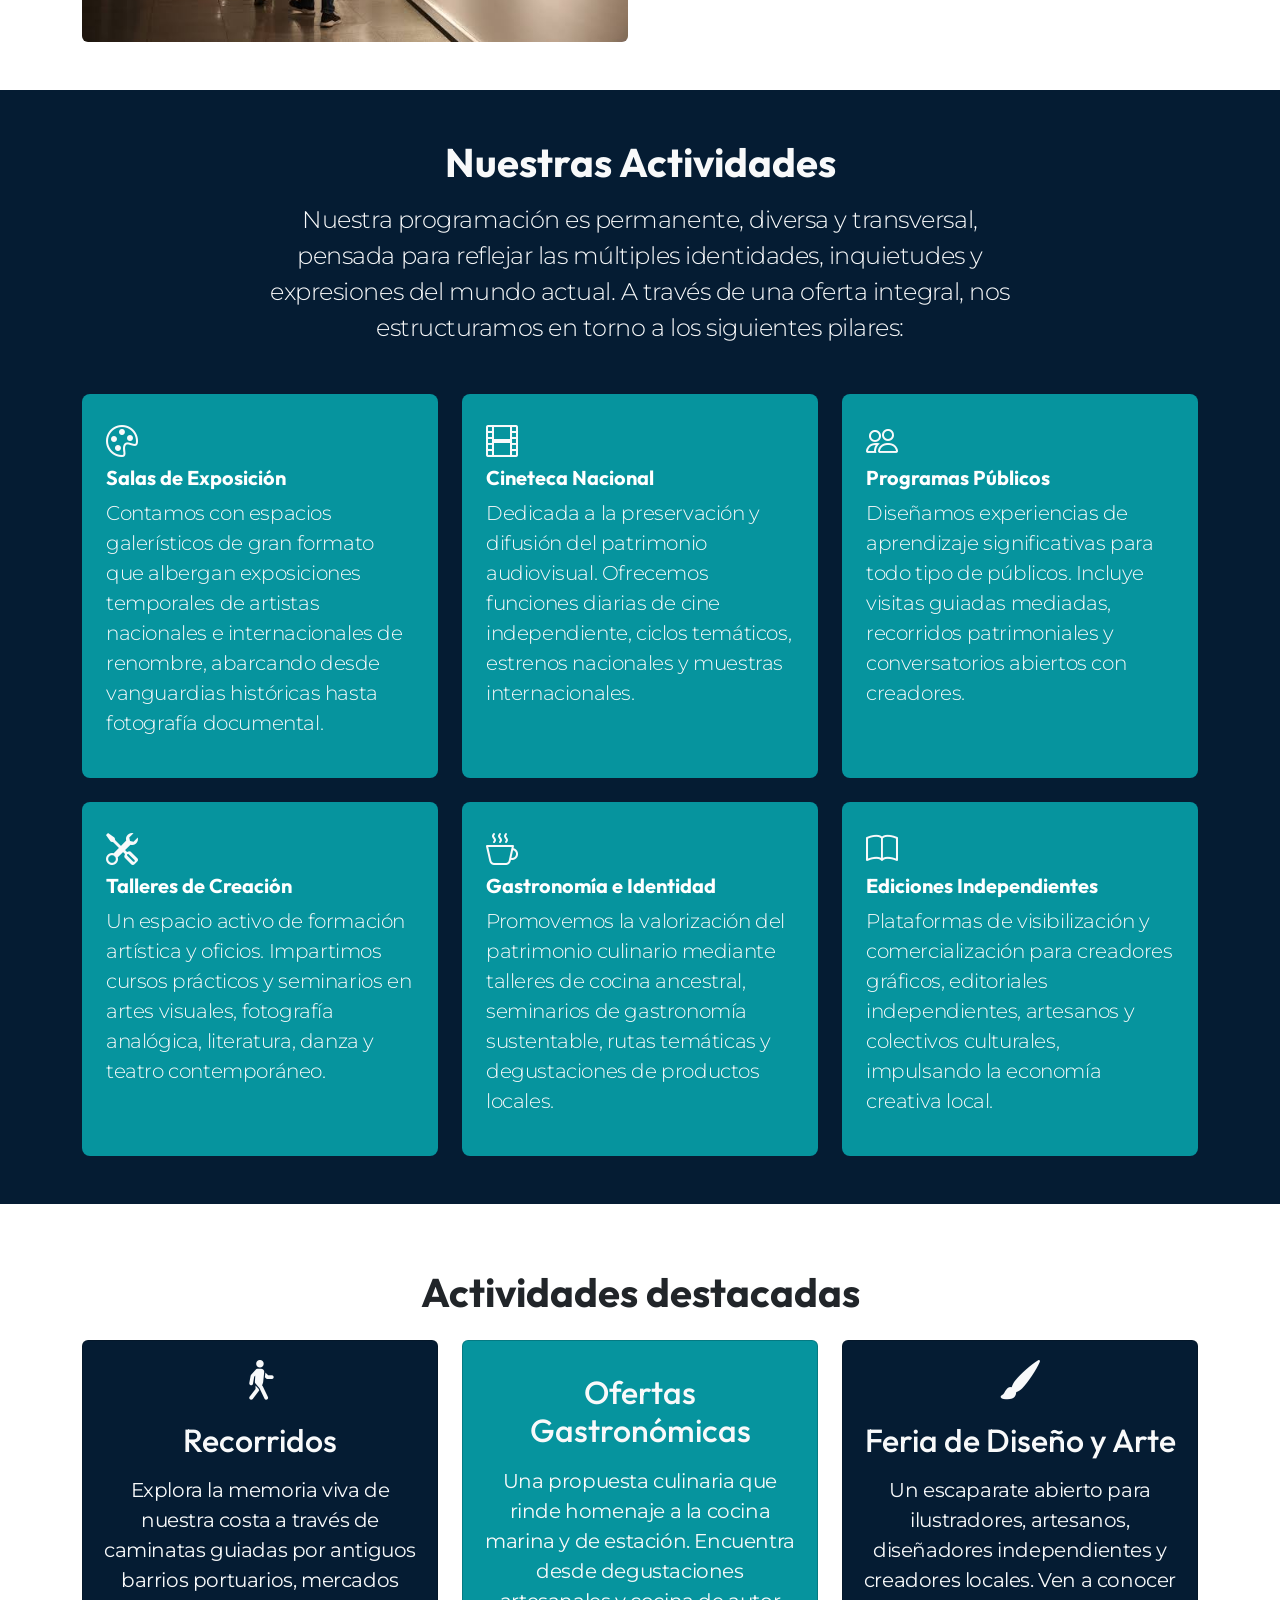
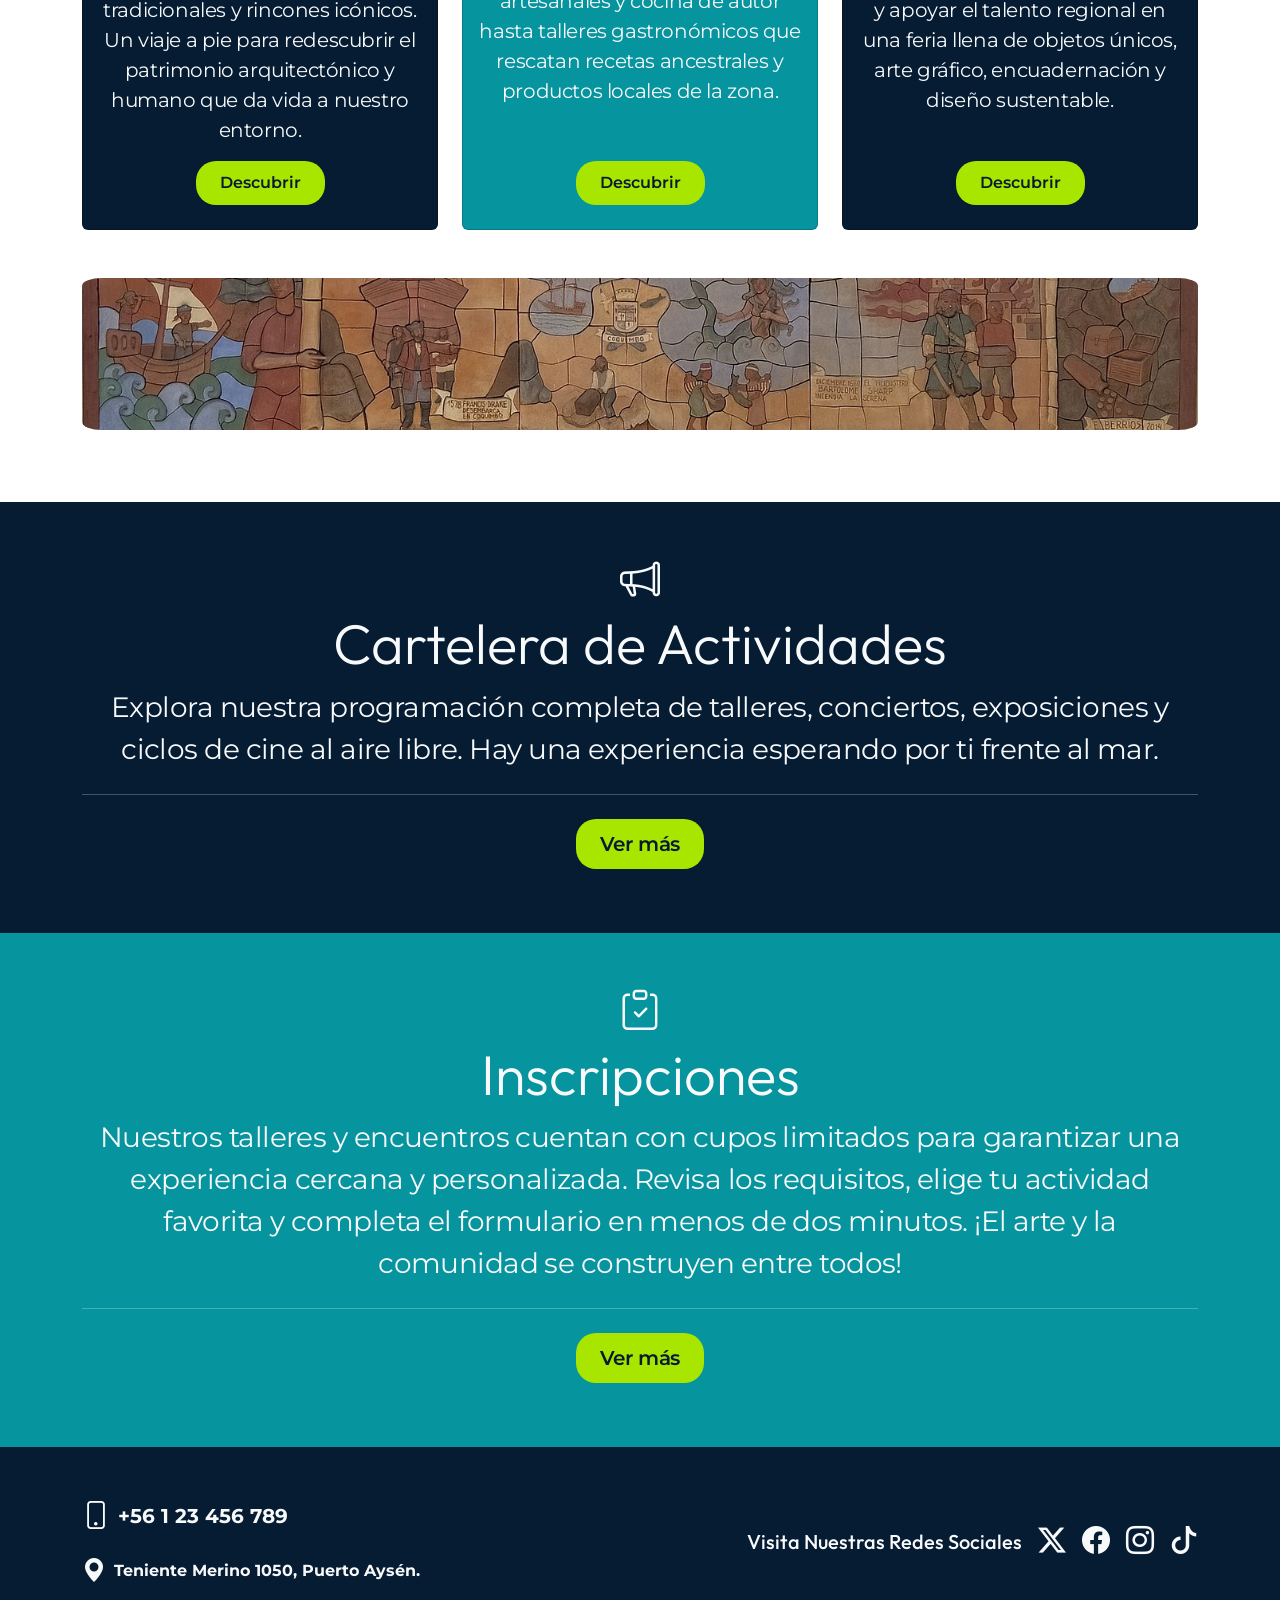
==== commit 0ea17c62: "Correciones y actualizar README" ====
--- a/index.html
+++ b/index.html
@@ -66,7 +66,7 @@
                 PUERTO ABIERTO se dedica a crear actividades recreativas y culturales re-descubriendo la importancia de espacios públicos de calidad.
                 </p>
                 <a href="inscripcion.html">
-                    <button class="btn btn-primary btn-lg center fs-3">Inscribete Ahora!</button>
+                    <button class="btn btn-primary btn-lg center fs-3">Inscríbete Ahora!</button>
                 </a>
             </div>
         </div>
